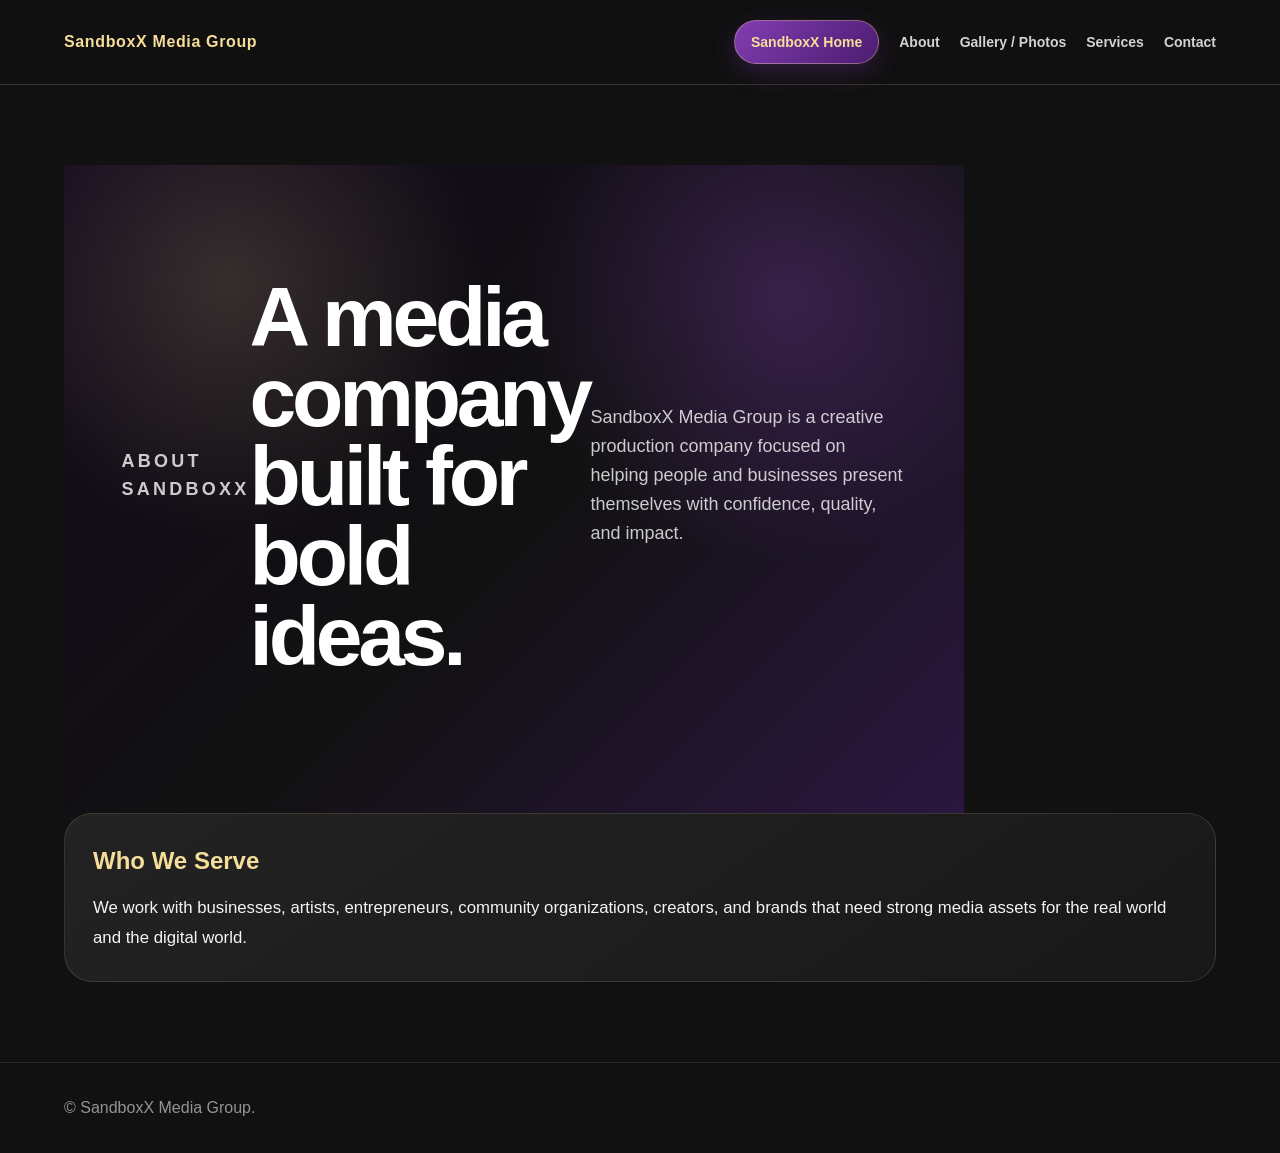
==== about.html @ ab184b83 "Updated SandboxX site with new photography page" ====
<!DOCTYPE html>
<html lang="en">
<head>
  <meta charset="UTF-8" />
  <meta name="viewport" content="width=device-width, initial-scale=1.0" />
  <title>About | SandboxX Media Group</title>
  <link rel="stylesheet" href="style.css" />
</head>
<body>
  <header class="site-header">
    <a href="index.html" class="site-logo">SandboxX Media Group</a>
    <button class="menu-toggle" aria-label="Open navigation">☰</button>
    <nav class="site-nav">
      <a href="index.html" class="sandbox-home-btn">SandboxX Home</a>
      <a href="about.html">About</a>
      <a href="photography.html">Gallery / Photos</a>
      <a href="services.html">Services</a>
      <a href="contact.html">Contact</a>
    </nav>
  </header>

  <main class="page-main">
    <section class="page-hero">
      <p class="eyebrow">About SandboxX</p>
      <h1>A media company built for bold ideas.</h1>
      <p>SandboxX Media Group is a creative production company focused on helping people and businesses present themselves with confidence, quality, and impact.</p>
    </section>

    <section class="content-card">
      <h2>Who We Serve</h2>
      <p>We work with businesses, artists, entrepreneurs, community organizations, creators, and brands that need strong media assets for the real world and the digital world.</p>
    </section>
  </main>

  <footer class="site-footer"><p>© SandboxX Media Group.</p></footer>
  <script src="script.js"></script>
</body>
</html>
---- style.css ----
:root {
  --sx-purple: #823db2;
  --sx-purple-dark: #4c1c70;
  --sx-gold: #f6dd99;
  --sx-black: #111111;
  --sx-white: #ffffff;
  --sx-soft: #f8f2df;

  --ss-red: #B10F1A;
  --ss-red-dark: #5E080E;
  --ss-gold: #F6DD99;
  --ss-black: #1A1A1A;
  --ss-cream: #FFF7E1;
  --ss-white: #FFFFFF;
  --ss-muted: #D9C7A4;
}

* {
  box-sizing: border-box;
  margin: 0;
  padding: 0;
}

html {
  scroll-behavior: smooth;
}

body {
  font-family: Arial, Helvetica, sans-serif;
  background: var(--sx-black);
  color: var(--sx-white);
  line-height: 1.6;
  overflow-x: hidden;
}

a {
  color: inherit;
  text-decoration: none;
}

.site-header {
  position: sticky;
  top: 0;
  z-index: 50;
  width: 100%;
  display: flex;
  justify-content: space-between;
  align-items: center;
  padding: 20px 5%;
  background: rgba(17, 17, 17, 0.88);
  backdrop-filter: blur(14px);
  border-bottom: 1px solid rgba(246, 221, 153, 0.18);
}

.site-logo {
  font-weight: 900;
  letter-spacing: 0.04em;
  color: var(--sx-gold);
}

.site-nav {
  display: flex;
  align-items: center;
  gap: 20px;
}

.site-nav a {
  color: rgba(255,255,255,0.82);
  font-size: 14px;
  font-weight: 700;
}

.site-nav a:hover {
  color: var(--sx-gold);
}

.menu-toggle {
  display: none;
  background: transparent;
  border: 1px solid rgba(246, 221, 153, 0.4);
  color: var(--sx-gold);
  border-radius: 10px;
  padding: 8px 12px;
  font-size: 22px;
}

.sandbox-home-btn {
  background: linear-gradient(135deg, var(--sx-purple), var(--sx-purple-dark));
  color: var(--sx-gold) !important;
  padding: 10px 16px;
  border-radius: 999px;
  border: 1px solid rgba(246, 221, 153, 0.35);
  box-shadow: 0 8px 24px rgba(130, 61, 178, 0.28);
}

.sandbox-home-btn:hover {
  transform: translateY(-2px);
  box-shadow: 0 12px 30px rgba(130, 61, 178, 0.45);
}

.hero,
.page-hero {
  min-height: 72vh;
  display: flex;
  align-items: center;
  padding: 90px 5%;
  background:
    radial-gradient(circle at 18% 18%, rgba(246, 221, 153, 0.16), transparent 28%),
    radial-gradient(circle at 80% 20%, rgba(130, 61, 178, 0.35), transparent 30%),
    linear-gradient(135deg, #13091d 0%, #111111 52%, #2b1740 100%);
}

.hero-content,
.page-hero {
  max-width: 900px;
}

.eyebrow,
.section-label {
  color: var(--sx-gold);
  text-transform: uppercase;
  letter-spacing: 0.18em;
  font-size: 13px;
  font-weight: 800;
  margin-bottom: 16px;
}

.hero h1,
.page-hero h1 {
  font-size: clamp(44px, 7vw, 84px);
  line-height: 0.95;
  letter-spacing: -0.05em;
  margin-bottom: 24px;
}

.hero-text,
.page-hero p {
  color: rgba(255,255,255,0.78);
  font-size: 18px;
  max-width: 760px;
  margin-bottom: 28px;
}

.hero-actions {
  display: flex;
  gap: 14px;
  flex-wrap: wrap;
}

.btn {
  display: inline-flex;
  align-items: center;
  justify-content: center;
  padding: 13px 22px;
  border-radius: 999px;
  font-weight: 800;
  letter-spacing: 0.02em;
  border: 1px solid transparent;
  transition: 0.25s ease;
  cursor: pointer;
}

.btn-primary {
  background: var(--sx-gold);
  color: var(--sx-black);
  box-shadow: 0 15px 40px rgba(246,221,153,0.22);
}

.btn-primary:hover,
.btn-outline:hover {
  transform: translateY(-2px);
}

.btn-outline {
  border-color: rgba(246,221,153,0.45);
  color: var(--sx-gold);
  background: rgba(255,255,255,0.04);
}

.mission-section {
  width: 100%;
  padding: 80px 20px;
  display: flex;
  justify-content: center;
  align-items: center;
}

.mission-card {
  max-width: 950px;
  width: 100%;
  padding: 45px;
  border-radius: 28px;
  background: linear-gradient(135deg, rgba(130, 61, 178, 0.95), rgba(20, 20, 20, 0.95));
  border: 1px solid rgba(246, 221, 153, 0.45);
  box-shadow: 0 0 35px rgba(130, 61, 178, 0.45);
  text-align: center;
}

.mission-card h2,
.section-heading h2 {
  color: #ffffff;
  font-size: clamp(2rem, 5vw, 3.5rem);
  line-height: 1;
  margin-bottom: 20px;
}

.mission-card p,
.content-card p,
.feature-card p {
  color: #f4f4f4;
  font-size: 1.05rem;
  line-height: 1.8;
}

.feature-grid-section,
.page-main {
  padding: 80px 5%;
}

.centered {
  text-align: center;
  max-width: 820px;
  margin: 0 auto 34px;
}

.feature-grid {
  display: grid;
  grid-template-columns: repeat(4, 1fr);
  gap: 18px;
}

.services-list {
  grid-template-columns: repeat(3, 1fr);
}

.feature-card,
.content-card {
  padding: 28px;
  border-radius: 28px;
  background: linear-gradient(145deg, rgba(255,255,255,0.08), rgba(255,255,255,0.03));
  border: 1px solid rgba(246,221,153,0.14);
}

.feature-card h3,
.content-card h2 {
  color: var(--sx-gold);
  margin-bottom: 12px;
}

.contact-card a {
  color: var(--sx-gold);
}

.site-footer {
  padding: 32px 5%;
  color: rgba(255,255,255,0.55);
  border-top: 1px solid rgba(246,221,153,0.12);
}

/* Skull & Scorpion Photography Page */
.skull-page {
  background: var(--ss-black);
  color: var(--ss-white);
}

.ss-page-wrap {
  background:
    radial-gradient(circle at 20% 10%, rgba(246, 221, 153, 0.16), transparent 28%),
    radial-gradient(circle at 85% 25%, rgba(177, 15, 26, 0.34), transparent 30%),
    linear-gradient(135deg, #120b0c 0%, #1a1a1a 45%, #39080d 100%);
  min-height: 100vh;
}

.ss-nav {
  width: min(1180px, 92%);
  margin: 0 auto;
  padding: 24px 0;
  display: flex;
  justify-content: space-between;
  align-items: center;
  gap: 20px;
}

.ss-brand-lockup {
  display: flex;
  align-items: center;
  gap: 14px;
  font-weight: 800;
  letter-spacing: 0.08em;
  text-transform: uppercase;
}

.ss-brand-lockup small {
  color: rgba(255,255,255,0.58);
  letter-spacing: .08em;
}

.ss-logo-mark {
  width: 54px;
  height: 54px;
  border: 2px solid var(--ss-gold);
  border-radius: 16px;
  display: grid;
  place-items: center;
  background: linear-gradient(145deg, rgba(177,15,26,0.9), rgba(26,26,26,0.92));
  box-shadow: 0 12px 35px rgba(0,0,0,0.35);
}

.ss-logo-mark span {
  color: var(--ss-gold);
  font-size: 20px;
  font-weight: 900;
}

.ss-nav-links {
  display: flex;
  align-items: center;
  gap: 18px;
  color: rgba(255,255,255,0.82);
  font-size: 14px;
}

.ss-nav-links a:hover {
  color: var(--ss-gold);
}

.ss-btn-primary {
  background: var(--ss-gold);
  color: var(--ss-black);
  box-shadow: 0 15px 40px rgba(246,221,153,0.22);
}

.ss-btn-primary:hover {
  transform: translateY(-2px);
  box-shadow: 0 20px 55px rgba(246,221,153,0.34);
}

.ss-btn-outline {
  border-color: rgba(246,221,153,0.45);
  color: var(--ss-gold);
  background: rgba(255,255,255,0.04);
  backdrop-filter: blur(10px);
}

.ss-btn-outline:hover {
  background: rgba(246,221,153,0.12);
}

.ss-hero {
  width: min(1180px, 92%);
  margin: 0 auto;
  padding: 78px 0 90px;
  display: grid;
  grid-template-columns: 1.08fr 0.92fr;
  align-items: center;
  gap: 56px;
}

.ss-eyebrow {
  color: var(--ss-gold);
  text-transform: uppercase;
  letter-spacing: 0.18em;
  font-size: 13px;
  font-weight: 800;
  margin-bottom: 18px;
}

.ss-hero h1 {
  font-size: clamp(44px, 7vw, 82px);
  line-height: 0.95;
  letter-spacing: -0.06em;
  margin-bottom: 24px;
}

.ss-hero h1 span {
  color: var(--ss-gold);
}

.ss-hero p {
  max-width: 630px;
  color: rgba(255,255,255,0.78);
  font-size: 18px;
  margin-bottom: 30px;
}

.ss-hero-actions {
  display: flex;
  gap: 14px;
  flex-wrap: wrap;
  margin-bottom: 34px;
}

.ss-proof-row {
  display: grid;
  grid-template-columns: repeat(3, minmax(0, 1fr));
  gap: 12px;
  max-width: 620px;
}

.ss-proof-card {
  padding: 18px;
  border-radius: 22px;
  background: rgba(255,255,255,0.06);
  border: 1px solid rgba(246,221,153,0.14);
}

.ss-proof-card strong {
  display: block;
  color: var(--ss-gold);
  font-size: 22px;
  margin-bottom: 4px;
}

.ss-proof-card span {
  color: rgba(255,255,255,0.7);
  font-size: 13px;
}

.ss-hero-visual {
  position: relative;
  min-height: 520px;
  border-radius: 36px;
  overflow: hidden;
  border: 1px solid rgba(246,221,153,0.2);
  background:
    linear-gradient(rgba(26,26,26,0.08), rgba(26,26,26,0.08)),
    repeating-linear-gradient(0deg, transparent 0 42px, rgba(246,221,153,0.12) 43px, rgba(246,221,153,0.12) 45px),
    repeating-linear-gradient(90deg, transparent 0 42px, rgba(246,221,153,0.12) 43px, rgba(246,221,153,0.12) 45px),
    linear-gradient(145deg, var(--ss-red) 0%, #22090c 100%);
  box-shadow: 0 40px 90px rgba(0,0,0,0.45);
}

.ss-hero-visual::before {
  content: "";
  position: absolute;
  inset: 28px;
  border-radius: 30px;
  border: 1px solid rgba(246,221,153,0.24);
}

.ss-center-mark {
  position: absolute;
  inset: 0;
  display: grid;
  place-items: center;
  padding: 40px;
  text-align: center;
}

.ss-emblem {
  width: 260px;
  aspect-ratio: 1;
  border-radius: 50%;
  border: 3px solid var(--ss-gold);
  background: radial-gradient(circle at center, rgba(246,221,153,0.16), rgba(26,26,26,0.9) 66%);
  display: grid;
  place-items: center;
  margin: 0 auto 24px;
  box-shadow: inset 0 0 40px rgba(246,221,153,0.1), 0 20px 60px rgba(0,0,0,0.42);
}

.ss-skull {
  font-size: 86px;
  filter: grayscale(1);
}

.ss-center-mark h2 {
  color: var(--ss-gold);
  text-transform: uppercase;
  letter-spacing: 0.14em;
  font-size: 20px;
}

.ss-center-mark p {
  max-width: 360px;
  margin: 10px auto 0;
  color: rgba(255,255,255,0.74);
}

.ss-section {
  width: min(1180px, 92%);
  margin: 0 auto;
  padding: 82px 0;
}

.ss-section-heading {
  display: flex;
  justify-content: space-between;
  gap: 30px;
  align-items: end;
  margin-bottom: 34px;
}

.ss-section-heading h2 {
  font-size: clamp(32px, 4vw, 54px);
  line-height: 1;
  letter-spacing: -0.04em;
}

.ss-section-heading p {
  max-width: 470px;
  color: rgba(255,255,255,0.68);
}

.ss-services-grid {
  display: grid;
  grid-template-columns: repeat(4, 1fr);
  gap: 18px;
}

.ss-service-card {
  min-height: 260px;
  padding: 28px;
  border-radius: 30px;
  background: linear-gradient(145deg, rgba(255,255,255,0.08), rgba(255,255,255,0.03));
  border: 1px solid rgba(246,221,153,0.14);
  position: relative;
  overflow: hidden;
}

.ss-service-card::after {
  content: "";
  position: absolute;
  width: 150px;
  height: 150px;
  border-radius: 50%;
  right: -70px;
  bottom: -70px;
  background: rgba(177,15,26,0.32);
}

.ss-service-card h3 {
  color: var(--ss-gold);
  font-size: 22px;
  margin-bottom: 12px;
}

.ss-service-card p {
  color: rgba(255,255,255,0.7);
  font-size: 15px;
}

.ss-portfolio-band {
  width: 100%;
  background: var(--ss-cream);
  color: var(--ss-black);
  padding: 86px 0;
}

.ss-portfolio-inner {
  width: min(1180px, 92%);
  margin: 0 auto;
}

.ss-portfolio-band .ss-section-heading p,
.ss-portfolio-band .ss-section-heading h2 {
  color: var(--ss-black);
}

.ss-portfolio-grid {
  display: grid;
  grid-template-columns: 1.2fr 0.8fr 1fr;
  gap: 18px;
  margin-top: 34px;
}

.ss-portfolio-item {
  min-height: 280px;
  border-radius: 30px;
  padding: 24px;
  display: flex;
  align-items: end;
  background:
    linear-gradient(180deg, rgba(26,26,26,0.08), rgba(26,26,26,0.82)),
    linear-gradient(135deg, var(--ss-red), var(--ss-black));
  color: white;
  overflow: hidden;
}

.ss-portfolio-item:nth-child(2) {
  min-height: 420px;
  background:
    linear-gradient(180deg, rgba(26,26,26,0.05), rgba(26,26,26,0.82)),
    linear-gradient(135deg, #201415, var(--ss-red));
}

.ss-portfolio-item:nth-child(3) {
  background:
    linear-gradient(180deg, rgba(26,26,26,0.05), rgba(26,26,26,0.82)),
    linear-gradient(135deg, var(--ss-black), #7b0c14);
}

.ss-portfolio-item h3 {
  color: var(--ss-gold);
  font-size: 24px;
  margin-bottom: 6px;
}

.ss-process {
  display: grid;
  grid-template-columns: repeat(3, 1fr);
  gap: 18px;
}

.ss-step {
  padding: 28px;
  border-radius: 30px;
  background: rgba(255,255,255,0.06);
  border: 1px solid rgba(246,221,153,0.16);
}

.ss-number {
  color: var(--ss-gold);
  font-size: 42px;
  font-weight: 900;
  line-height: 1;
  margin-bottom: 18px;
}

.ss-step h3 {
  font-size: 22px;
  margin-bottom: 10px;
}

.ss-step p {
  color: rgba(255,255,255,0.68);
}

.ss-cta {
  text-align: center;
  padding: 90px 30px;
  border-radius: 42px;
  background:
    radial-gradient(circle at center top, rgba(246,221,153,0.2), transparent 32%),
    linear-gradient(135deg, var(--ss-red), var(--ss-black));
  border: 1px solid rgba(246,221,153,0.22);
  box-shadow: 0 30px 80px rgba(0,0,0,0.35);
}

.ss-cta h2 {
  font-size: clamp(34px, 5vw, 64px);
  line-height: 1;
  margin-bottom: 18px;
}

.ss-cta p {
  max-width: 660px;
  margin: 0 auto 28px;
  color: rgba(255,255,255,0.76);
  font-size: 18px;
}

.ss-contact-strip {
  display: flex;
  justify-content: center;
  gap: 14px;
  flex-wrap: wrap;
  margin-top: 24px;
  color: var(--ss-gold);
  font-weight: 800;
}

.ss-footer {
  width: min(1180px, 92%);
  margin: 0 auto;
  padding: 34px 0 44px;
  color: rgba(255,255,255,0.52);
  display: flex;
  justify-content: space-between;
  gap: 20px;
  flex-wrap: wrap;
  font-size: 14px;
}

@media (max-width: 920px) {
  .site-nav,
  .ss-nav-links {
    display: none;
    position: absolute;
    top: 76px;
    left: 5%;
    right: 5%;
    flex-direction: column;
    align-items: stretch;
    padding: 20px;
    border-radius: 20px;
    background: rgba(17,17,17,0.96);
    border: 1px solid rgba(246,221,153,0.2);
  }

  .site-nav.open,
  .ss-nav-links.open {
    display: flex;
  }

  .menu-toggle {
    display: block;
  }

  .feature-grid,
  .services-list,
  .ss-services-grid,
  .ss-process,
  .ss-portfolio-grid,
  .ss-proof-row {
    grid-template-columns: 1fr;
  }

  .ss-hero {
    grid-template-columns: 1fr;
    padding-top: 46px;
  }

  .ss-hero-visual {
    min-height: 420px;
  }

  .ss-section-heading {
    display: block;
  }

  .ss-section-heading p {
    margin-top: 14px;
  }

  .ss-nav {
    align-items: center;
  }
}
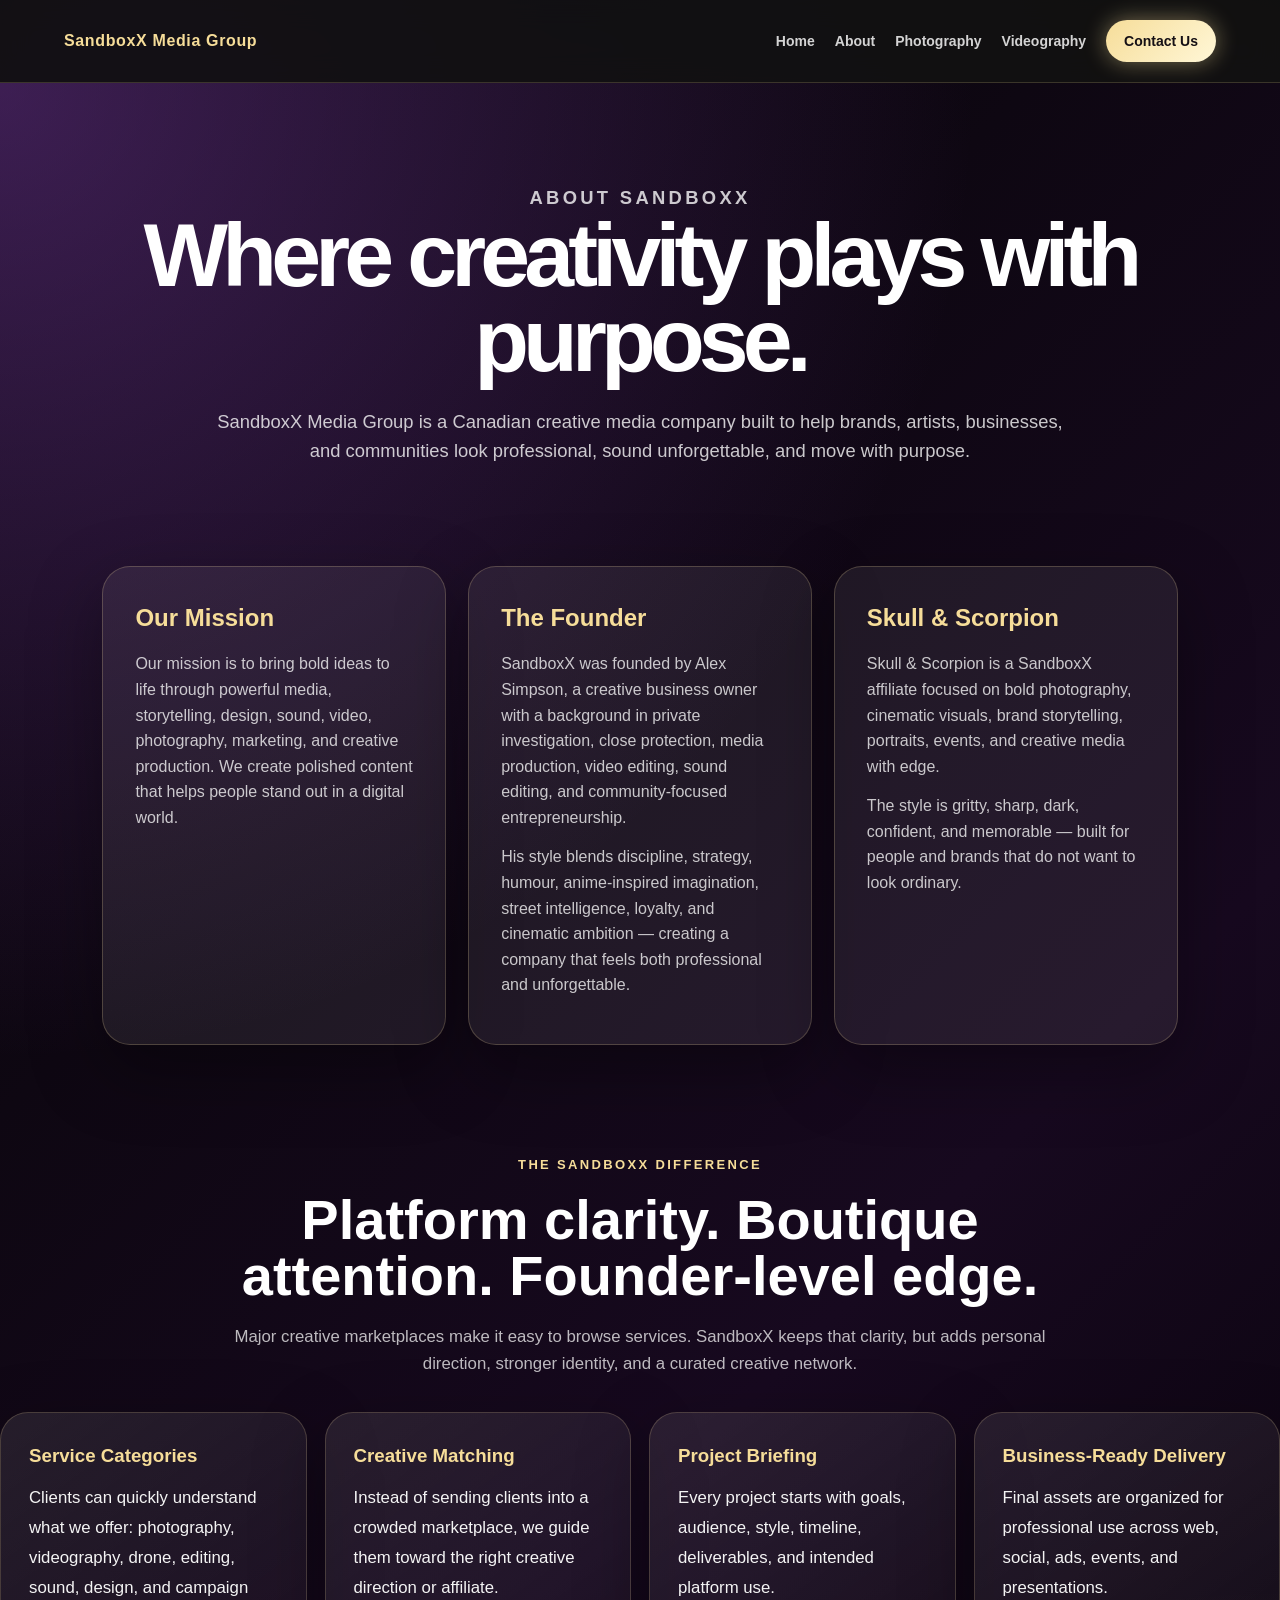
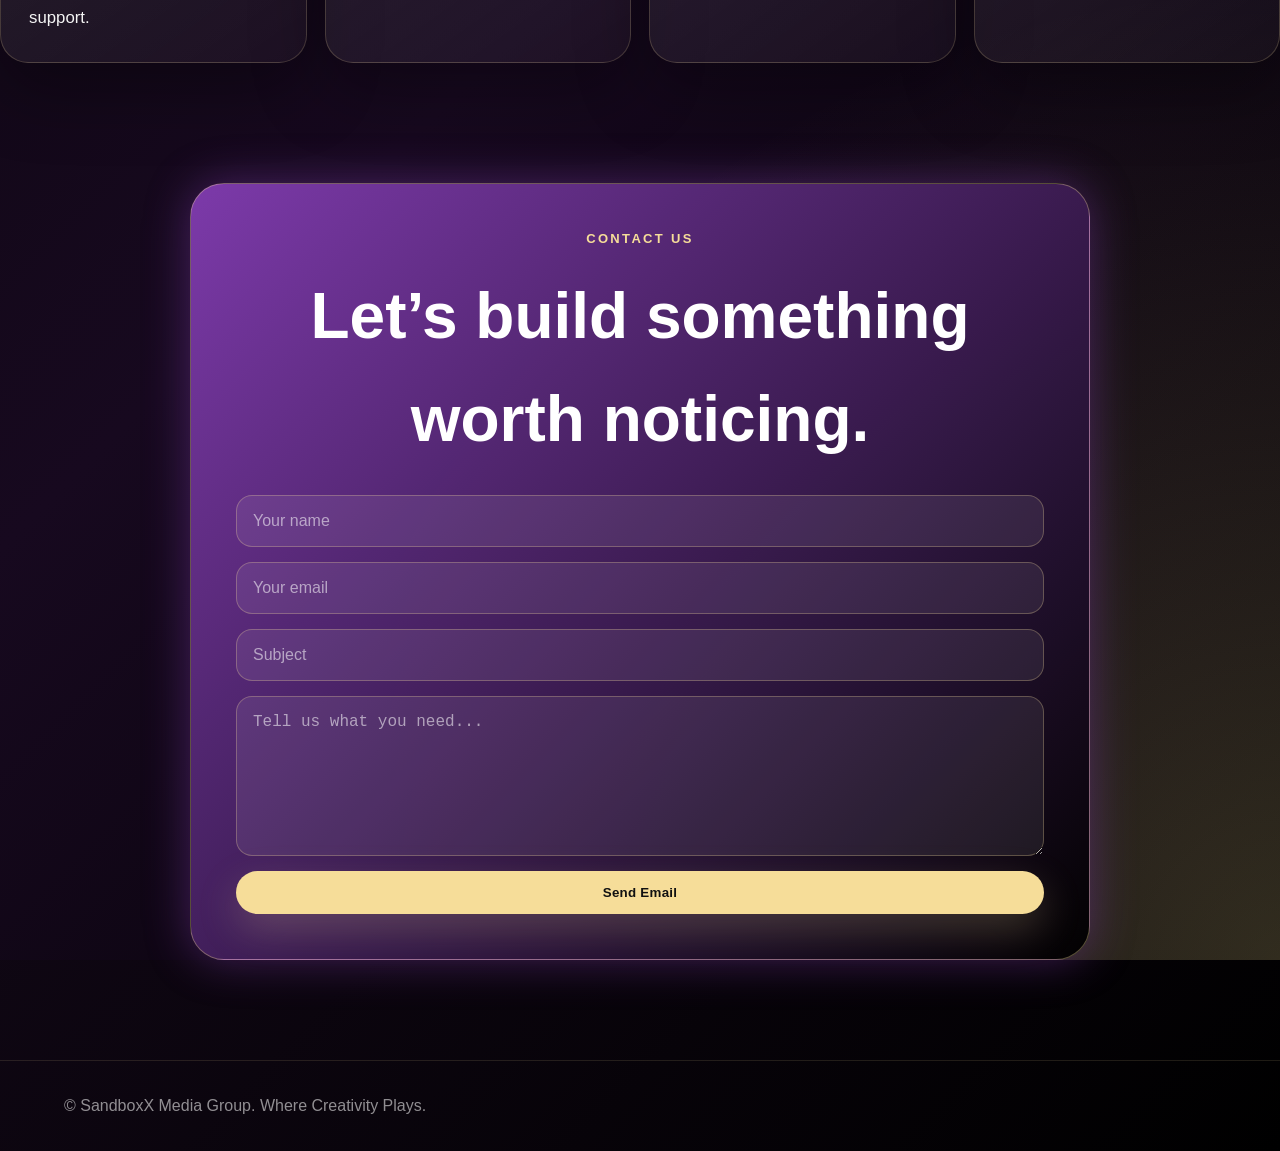
==== commit 3450165a: "update 2" ====
--- a/about.html
+++ b/about.html
@@ -6,33 +6,63 @@
   <title>About | SandboxX Media Group</title>
   <link rel="stylesheet" href="style.css" />
 </head>
-<body>
+<body class="luxe-body">
   <header class="site-header">
     <a href="index.html" class="site-logo">SandboxX Media Group</a>
     <button class="menu-toggle" aria-label="Open navigation">☰</button>
     <nav class="site-nav">
-      <a href="index.html" class="sandbox-home-btn">SandboxX Home</a>
+      <a href="index.html">Home</a>
       <a href="about.html">About</a>
-      <a href="photography.html">Gallery / Photos</a>
-      <a href="services.html">Services</a>
-      <a href="contact.html">Contact</a>
+      <a href="photography.html">Photography</a>
+      <a href="videography.html">Videography</a>
+      <a href="contact.html" class="nav-cta">Contact Us</a>
     </nav>
   </header>
 
-  <main class="page-main">
-    <section class="page-hero">
+  <main class="about-page luxe-page">
+    <section class="about-hero">
       <p class="eyebrow">About SandboxX</p>
-      <h1>A media company built for bold ideas.</h1>
-      <p>SandboxX Media Group is a creative production company focused on helping people and businesses present themselves with confidence, quality, and impact.</p>
+      <h1>Where creativity plays with purpose.</h1>
+      <p>SandboxX Media Group is a Canadian creative media company built to help brands, artists, businesses, and communities look professional, sound unforgettable, and move with purpose.</p>
     </section>
 
-    <section class="content-card">
-      <h2>Who We Serve</h2>
-      <p>We work with businesses, artists, entrepreneurs, community organizations, creators, and brands that need strong media assets for the real world and the digital world.</p>
+    <section class="about-grid">
+      <article class="about-card"><h2>Our Mission</h2><p>Our mission is to bring bold ideas to life through powerful media, storytelling, design, sound, video, photography, marketing, and creative production. We create polished content that helps people stand out in a digital world.</p></article>
+      <article class="about-card"><h2>The Founder</h2><p>SandboxX was founded by Alex Simpson, a creative business owner with a background in private investigation, close protection, media production, video editing, sound editing, and community-focused entrepreneurship.</p><p>His style blends discipline, strategy, humour, anime-inspired imagination, street intelligence, loyalty, and cinematic ambition — creating a company that feels both professional and unforgettable.</p></article>
+      <article class="about-card"><h2>Skull & Scorpion</h2><p>Skull & Scorpion is a SandboxX affiliate focused on bold photography, cinematic visuals, brand storytelling, portraits, events, and creative media with edge.</p><p>The style is gritty, sharp, dark, confident, and memorable — built for people and brands that do not want to look ordinary.</p></article>
+    </section>
+
+    <section class="about-marketplace-notes">
+      <div class="section-heading centered">
+        <p class="section-label">The SandboxX Difference</p>
+        <h2>Platform clarity. Boutique attention. Founder-level edge.</h2>
+        <p class="section-subtext">Major creative marketplaces make it easy to browse services. SandboxX keeps that clarity, but adds personal direction, stronger identity, and a curated creative network.</p>
+      </div>
+      <div class="feature-grid">
+        <article class="feature-card pop-card"><h3>Service Categories</h3><p>Clients can quickly understand what we offer: photography, videography, drone, editing, sound, design, and campaign support.</p></article>
+        <article class="feature-card pop-card"><h3>Creative Matching</h3><p>Instead of sending clients into a crowded marketplace, we guide them toward the right creative direction or affiliate.</p></article>
+        <article class="feature-card pop-card"><h3>Project Briefing</h3><p>Every project starts with goals, audience, style, timeline, deliverables, and intended platform use.</p></article>
+        <article class="feature-card pop-card"><h3>Business-Ready Delivery</h3><p>Final assets are organized for professional use across web, social, ads, events, and presentations.</p></article>
+      </div>
+    </section>
+
+
+    <section class="contact-panel" id="contact">
+      <p class="eyebrow">Contact Us</p>
+      <h2>Let’s build something worth noticing.</h2>
+      <form class="contact-form" onsubmit="sendSandboxEmail(event)">
+        <input type="text" id="name" placeholder="Your name" required>
+        <input type="email" id="email" placeholder="Your email" required>
+        <input type="text" id="subject" placeholder="Subject" required>
+        <textarea id="message" placeholder="Tell us what you need..." required></textarea>
+        <button type="submit" class="btn btn-primary">Send Email</button>
+      </form>
     </section>
   </main>
 
-  <footer class="site-footer"><p>© SandboxX Media Group.</p></footer>
+  <footer class="site-footer">
+    <p>© SandboxX Media Group. Where Creativity Plays.</p>
+  </footer>
   <script src="script.js"></script>
 </body>
 </html>
--- a/style.css
+++ b/style.css
@@ -727,3 +727,197 @@
     align-items: center;
   }
 }
+
+
+/* === SandboxX 2026 Luxe Update Layer === */
+.luxe-body {
+  background:
+    radial-gradient(circle at 10% 5%, rgba(130, 61, 178, 0.34), transparent 34%),
+    radial-gradient(circle at 90% 18%, rgba(246, 221, 153, 0.15), transparent 30%),
+    linear-gradient(135deg, #050505, #120817 55%, #000000);
+}
+.nav-cta {
+  background: linear-gradient(135deg, var(--sx-gold), #fff7d7);
+  color: #151015 !important;
+  padding: 10px 18px;
+  border-radius: 999px;
+  font-weight: 900;
+  box-shadow: 0 0 22px rgba(246, 221, 153, 0.45);
+}
+.nav-cta:hover { transform: translateY(-2px); box-shadow: 0 0 35px rgba(246, 221, 153, 0.75); color: #000 !important; }
+.hollywood-hero,
+.luxe-page {
+  background:
+    radial-gradient(circle at top left, rgba(130, 61, 178, 0.45), transparent 35%),
+    radial-gradient(circle at bottom right, rgba(246, 221, 153, 0.20), transparent 35%),
+    linear-gradient(135deg, #050505, #17091f 55%, #000000);
+  color: #fff;
+}
+.hollywood-hero { min-height: 90vh; display: flex; align-items: center; padding: 90px 8%; position: relative; overflow: hidden; }
+.hollywood-hero::after { content:""; position:absolute; inset:0; background: linear-gradient(90deg, rgba(255,255,255,0.04) 1px, transparent 1px), linear-gradient(rgba(255,255,255,0.03) 1px, transparent 1px); background-size: 64px 64px; mask-image: radial-gradient(circle at center, black, transparent 70%); pointer-events:none; }
+.hero-content { max-width: 930px; position: relative; z-index: 1; }
+.hero-content h1, .about-hero h1, .cinematic-page-hero h1 { font-size: clamp(3rem, 7vw, 6rem); line-height: 0.95; letter-spacing: -0.065em; margin-bottom: 24px; }
+.hero-contact { border: 0; }
+.luxe-section { padding-top: 90px; padding-bottom: 90px; }
+.pop-card { background: linear-gradient(145deg, rgba(255,255,255,0.09), rgba(255,255,255,0.035)); border: 1px solid rgba(246,221,153,0.20); box-shadow: 0 25px 70px rgba(0,0,0,0.34); }
+.pop-card:hover { transform: translateY(-6px); box-shadow: 0 35px 90px rgba(130,61,178,0.28); }
+.about-hero { padding: 100px 8% 50px; text-align: center; }
+.about-hero p { max-width: 850px; margin: 0 auto; color: rgba(255,255,255,0.78); font-size: 1.15rem; }
+.about-grid { display: grid; grid-template-columns: repeat(3, 1fr); gap: 22px; padding: 50px 8%; }
+.about-card { padding: 32px; border-radius: 28px; background: rgba(255,255,255,0.07); border: 1px solid rgba(246,221,153,0.22); box-shadow: 0 25px 70px rgba(0,0,0,0.35); }
+.about-card h2 { color: var(--sx-gold); margin-bottom: 14px; }
+.about-card p { color: rgba(255,255,255,0.76); margin-bottom: 14px; }
+.contact-panel { margin: 60px auto 100px; width: min(900px, 90%); padding: 45px; border-radius: 34px; text-align: center; background: linear-gradient(135deg, rgba(130,61,178,0.95), rgba(0,0,0,0.95)); border: 1px solid rgba(246,221,153,0.35); box-shadow: 0 0 45px rgba(130,61,178,0.45); }
+.contact-panel h2 { font-size: clamp(2rem, 5vw, 4rem); margin-bottom: 25px; }
+.contact-form { display: grid; gap: 15px; }
+.contact-form input, .contact-form textarea { width: 100%; padding: 16px; border-radius: 16px; border: 1px solid rgba(246,221,153,0.28); background: rgba(255,255,255,0.08); color: #fff; font-size: 1rem; }
+.contact-form textarea { min-height: 160px; resize: vertical; }
+.contact-form input::placeholder, .contact-form textarea::placeholder { color: rgba(255,255,255,0.55); }
+.cinematic-page-hero { padding-top: 95px; padding-bottom: 60px; }
+.spotlight-card { text-align: center; margin-top: 40px; }
+.contact-strip { display:flex; justify-content:center; gap:14px; flex-wrap:wrap; margin-top:24px; color: var(--sx-gold); font-weight:800; }
+.skull-page .sandbox-home-btn { border:1px solid rgba(246,221,153,0.55); color: var(--ss-gold) !important; padding: 10px 16px; border-radius: 999px; background: rgba(255,255,255,0.04); }
+.skull-page .sandbox-home-btn:hover { background: rgba(246,221,153,0.12); }
+@media (max-width: 900px) { .about-grid { grid-template-columns: 1fr; } .hollywood-hero { min-height:auto; padding:70px 6%; } }
+
+
+/* Marketplace-inspired upgrade layer */
+.section-subtext {
+  max-width: 820px;
+  margin: 14px auto 0;
+  color: rgba(255,255,255,0.72);
+  font-size: 1.05rem;
+}
+
+.platform-strip {
+  padding-top: 70px;
+}
+
+.category-pills {
+  width: min(1080px, 92%);
+  margin: 28px auto 0;
+  display: flex;
+  flex-wrap: wrap;
+  gap: 12px;
+  justify-content: center;
+}
+
+.category-pills a {
+  padding: 12px 18px;
+  border-radius: 999px;
+  border: 1px solid rgba(246,221,153,0.26);
+  background: rgba(255,255,255,0.07);
+  color: rgba(255,255,255,0.88);
+  font-weight: 800;
+  box-shadow: 0 12px 35px rgba(0,0,0,0.22);
+  transition: 0.25s ease;
+}
+
+.category-pills a:hover {
+  transform: translateY(-2px) scale(1.02);
+  color: #111;
+  background: var(--sx-gold);
+  box-shadow: 0 18px 45px rgba(246,221,153,0.26);
+}
+
+.process-luxe,
+.package-grid,
+.trust-grid {
+  width: min(1180px, 92%);
+  margin: 32px auto 0;
+  display: grid;
+  gap: 18px;
+}
+
+.process-luxe,
+.package-grid {
+  grid-template-columns: repeat(3, minmax(0, 1fr));
+}
+
+.process-card,
+.package-card,
+.trust-grid article {
+  padding: 30px;
+  border-radius: 30px;
+  background: linear-gradient(145deg, rgba(255,255,255,0.09), rgba(255,255,255,0.035));
+  border: 1px solid rgba(246,221,153,0.16);
+  box-shadow: 0 24px 70px rgba(0,0,0,0.28);
+}
+
+.process-card span {
+  color: var(--sx-gold);
+  font-size: 44px;
+  font-weight: 950;
+  line-height: 1;
+}
+
+.process-card h3,
+.package-card h3 {
+  margin: 16px 0 10px;
+  font-size: 1.45rem;
+  color: #fff;
+}
+
+.process-card p,
+.package-card p,
+.trust-grid span {
+  color: rgba(255,255,255,0.72);
+}
+
+.package-card .tag {
+  display: inline-flex;
+  color: #111;
+  background: var(--sx-gold);
+  padding: 7px 12px;
+  border-radius: 999px;
+  font-size: 0.78rem;
+  font-weight: 900;
+  text-transform: uppercase;
+  letter-spacing: 0.08em;
+}
+
+.package-card .btn {
+  margin-top: 22px;
+}
+
+.featured-package {
+  transform: translateY(-10px);
+  border-color: rgba(246,221,153,0.5);
+  background: radial-gradient(circle at top, rgba(246,221,153,0.18), transparent 34%), linear-gradient(145deg, rgba(130,61,178,0.42), rgba(255,255,255,0.055));
+}
+
+.trust-grid {
+  grid-template-columns: repeat(4, minmax(0, 1fr));
+}
+
+.trust-grid strong {
+  display: block;
+  color: var(--sx-gold);
+  font-size: 1.1rem;
+  margin-bottom: 8px;
+}
+
+.about-marketplace-notes,
+.brief-helper {
+  padding: 60px 0;
+}
+
+.compact-packages {
+  padding: 40px 0 20px;
+}
+
+.ss-package-zone {
+  border-top: 1px solid rgba(246,221,153,0.13);
+}
+
+@media (max-width: 900px) {
+  .process-luxe,
+  .package-grid,
+  .trust-grid {
+    grid-template-columns: 1fr;
+  }
+
+  .featured-package {
+    transform: none;
+  }
+}
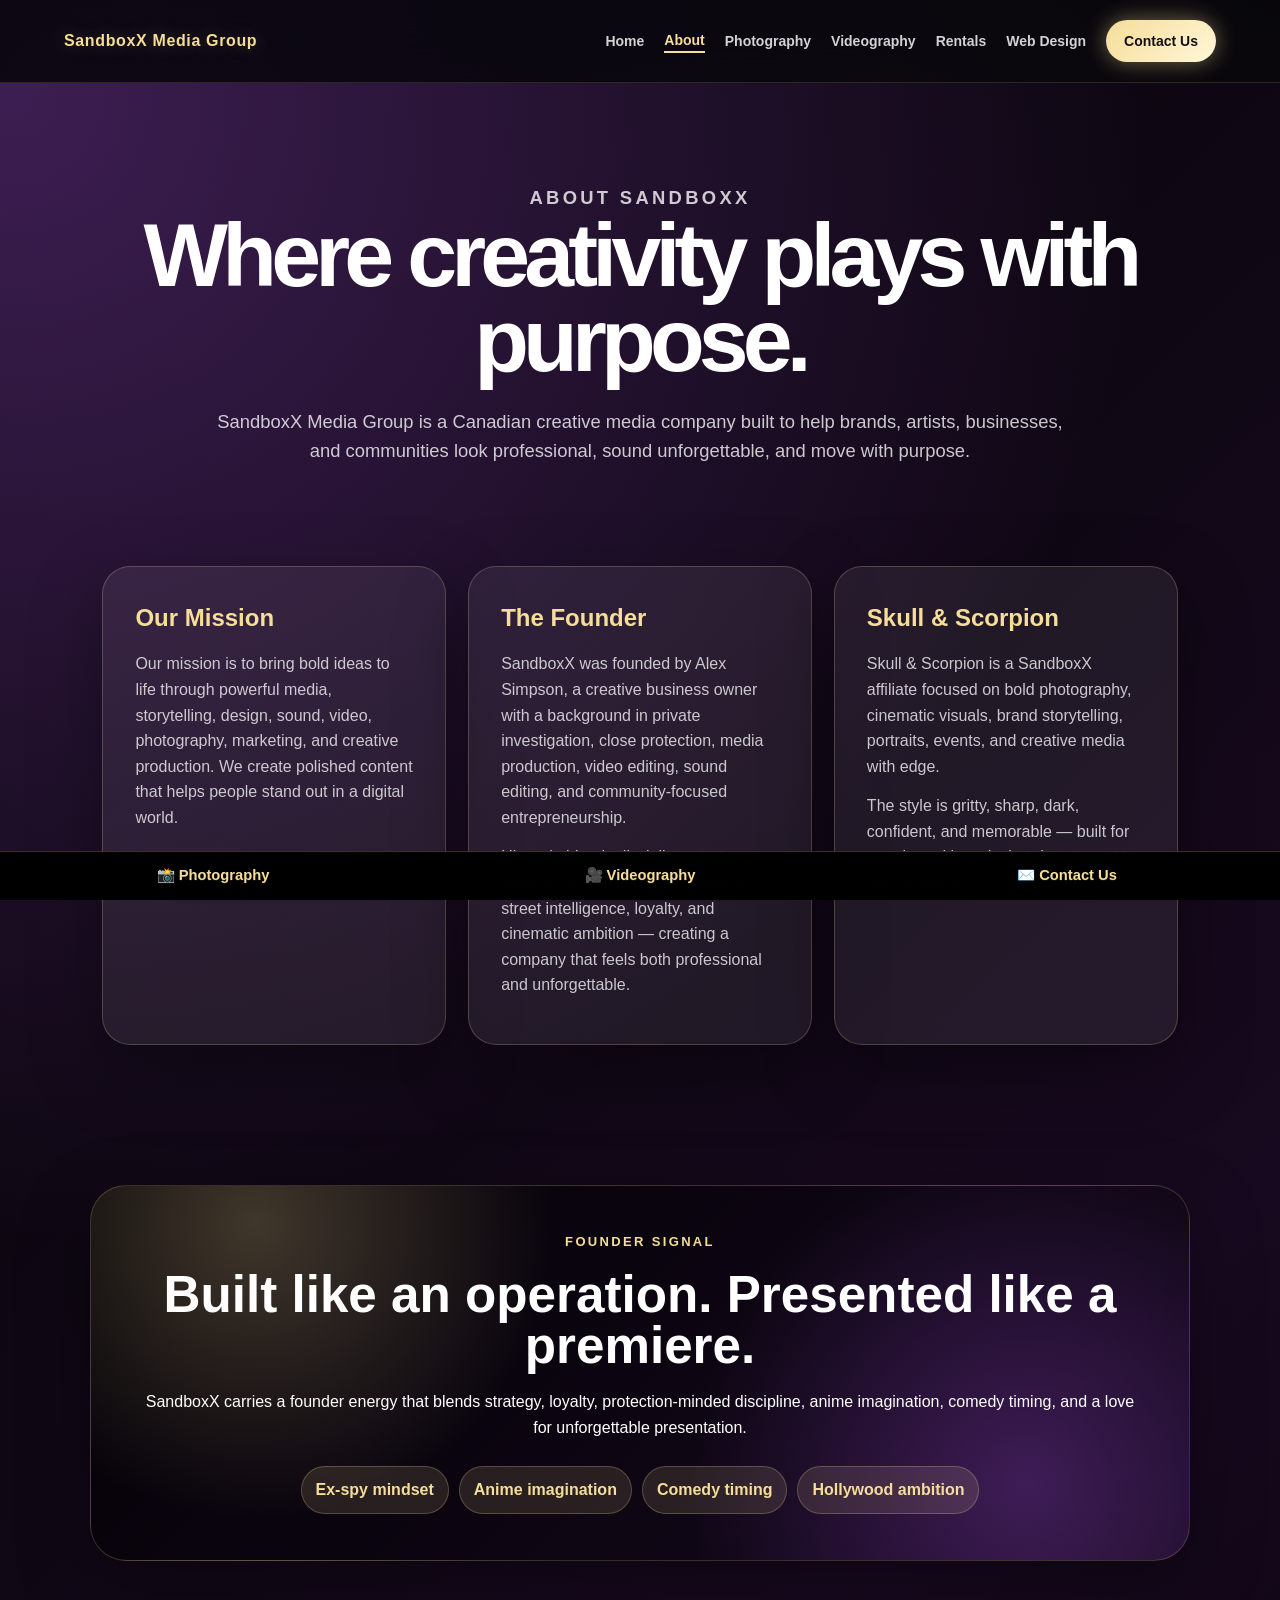
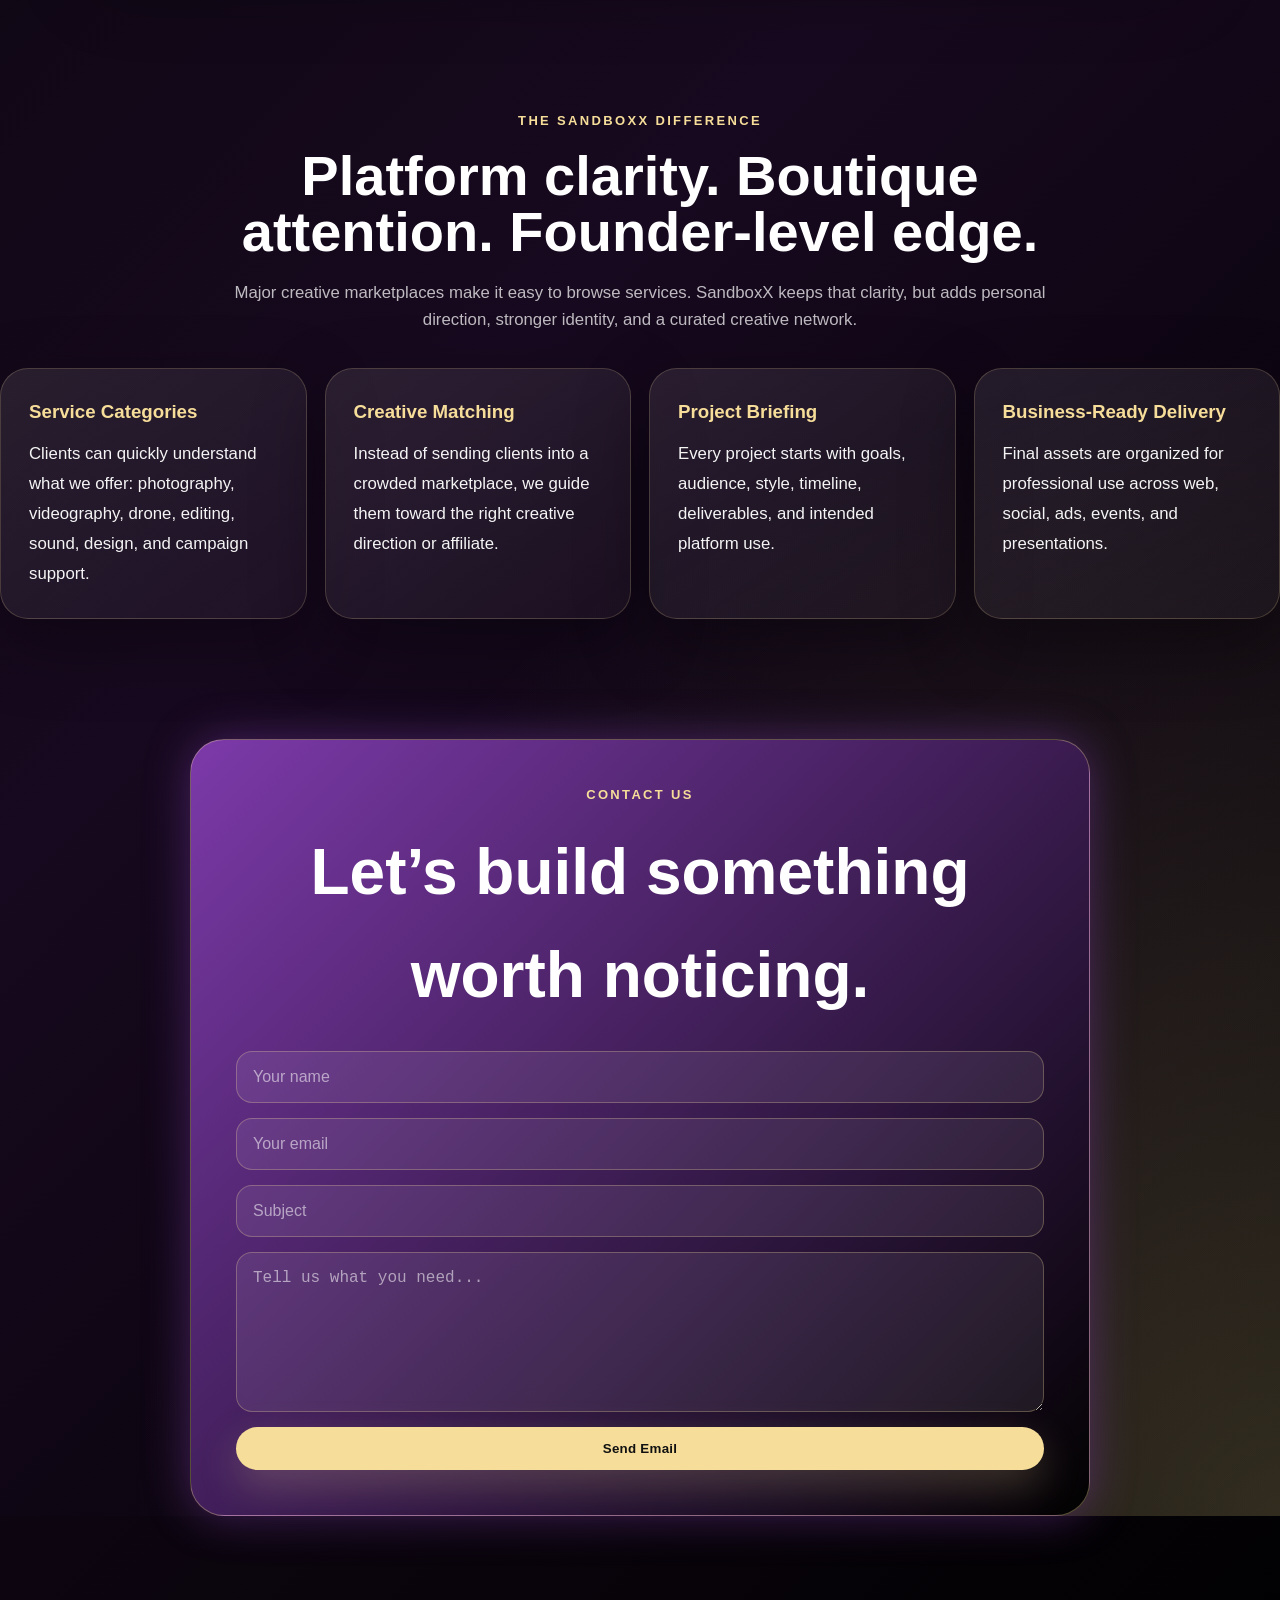
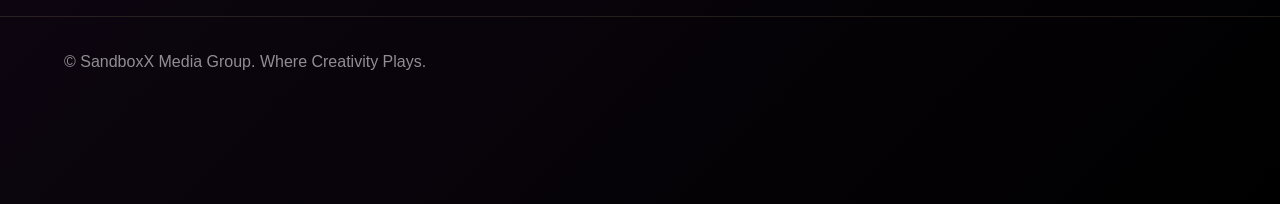
==== commit 710a75d6: "update 3" ====
--- a/about.html
+++ b/about.html
@@ -15,6 +15,8 @@
       <a href="about.html">About</a>
       <a href="photography.html">Photography</a>
       <a href="videography.html">Videography</a>
+      <a href="rentals.html">Rentals</a>
+      <a href="web-design.html">Web Design</a>
       <a href="contact.html" class="nav-cta">Contact Us</a>
     </nav>
   </header>
@@ -30,6 +32,19 @@
       <article class="about-card"><h2>Our Mission</h2><p>Our mission is to bring bold ideas to life through powerful media, storytelling, design, sound, video, photography, marketing, and creative production. We create polished content that helps people stand out in a digital world.</p></article>
       <article class="about-card"><h2>The Founder</h2><p>SandboxX was founded by Alex Simpson, a creative business owner with a background in private investigation, close protection, media production, video editing, sound editing, and community-focused entrepreneurship.</p><p>His style blends discipline, strategy, humour, anime-inspired imagination, street intelligence, loyalty, and cinematic ambition — creating a company that feels both professional and unforgettable.</p></article>
       <article class="about-card"><h2>Skull & Scorpion</h2><p>Skull & Scorpion is a SandboxX affiliate focused on bold photography, cinematic visuals, brand storytelling, portraits, events, and creative media with edge.</p><p>The style is gritty, sharp, dark, confident, and memorable — built for people and brands that do not want to look ordinary.</p></article>
+    </section>
+
+
+
+    <section class="founder-signal luxe-section">
+      <div class="founder-card pop-card">
+        <p class="section-label">Founder Signal</p>
+        <h2>Built like an operation. Presented like a premiere.</h2>
+        <p>SandboxX carries a founder energy that blends strategy, loyalty, protection-minded discipline, anime imagination, comedy timing, and a love for unforgettable presentation.</p>
+        <div class="badge-row">
+          <span>Ex-spy mindset</span><span>Anime imagination</span><span>Comedy timing</span><span>Hollywood ambition</span>
+        </div>
+      </div>
     </section>
 
     <section class="about-marketplace-notes">
@@ -63,6 +78,18 @@
   <footer class="site-footer">
     <p>© SandboxX Media Group. Where Creativity Plays.</p>
   </footer>
-  <script src="script.js"></script>
+
+  <div class="quick-actions" aria-label="Quick booking actions">
+    <a href="photography.html">📸 Photography</a>
+    <a href="videography.html">🎥 Videography</a>
+    <a href="contact.html">✉️ Contact Us</a>
+  </div>
+  
+  <div class="quick-actions" aria-label="Quick booking actions">
+    <a href="photography.html">📸 Photography</a>
+    <a href="videography.html">🎥 Videography</a>
+    <a href="contact.html">✉️ Contact Us</a>
+  </div>
+<script src="script.js"></script>
 </body>
 </html>
--- a/style.css
+++ b/style.css
@@ -921,3 +921,370 @@
     transform: none;
   }
 }
+
+
+/* Minimal Homepage Update */
+.home-minimal-body {
+  min-height: 100vh;
+  background:
+    radial-gradient(circle at 18% 18%, rgba(246,221,153,0.22), transparent 25%),
+    radial-gradient(circle at 82% 20%, rgba(130,61,178,0.42), transparent 32%),
+    radial-gradient(circle at 50% 90%, rgba(246,221,153,0.12), transparent 35%),
+    linear-gradient(135deg, #050505 0%, #14071f 48%, #000000 100%);
+}
+
+.home-header {
+  background: rgba(5, 5, 5, 0.74);
+}
+
+.home-minimal-main {
+  min-height: calc(100vh - 130px);
+  display: grid;
+  place-items: center;
+  padding: 64px 5%;
+}
+
+.home-splash {
+  width: min(980px, 94%);
+  text-align: center;
+  padding: 72px 30px;
+  border-radius: 42px;
+  background: linear-gradient(145deg, rgba(255,255,255,0.075), rgba(255,255,255,0.025));
+  border: 1px solid rgba(246,221,153,0.24);
+  box-shadow: 0 35px 100px rgba(0,0,0,0.45), 0 0 50px rgba(130,61,178,0.25);
+  position: relative;
+  overflow: hidden;
+}
+
+.home-splash::before {
+  content: "";
+  position: absolute;
+  inset: 18px;
+  border-radius: 32px;
+  border: 1px solid rgba(246,221,153,0.12);
+  pointer-events: none;
+}
+
+.home-logo-mark {
+  width: 118px;
+  height: 118px;
+  margin: 0 auto 26px;
+  border-radius: 32px;
+  display: grid;
+  place-items: center;
+  color: var(--sx-gold);
+  font-size: 42px;
+  font-weight: 950;
+  letter-spacing: -0.08em;
+  background: linear-gradient(145deg, var(--sx-purple), #16061f 65%, #000000);
+  border: 2px solid rgba(246,221,153,0.55);
+  box-shadow: 0 25px 70px rgba(0,0,0,0.48), 0 0 40px rgba(130,61,178,0.45);
+}
+
+.home-splash h1 {
+  font-size: clamp(44px, 8vw, 94px);
+  line-height: 0.92;
+  letter-spacing: -0.07em;
+  color: #ffffff;
+  margin-bottom: 18px;
+}
+
+.home-tagline {
+  color: var(--sx-gold);
+  font-size: clamp(22px, 4vw, 42px);
+  font-weight: 900;
+  letter-spacing: 0.02em;
+}
+
+.home-footer {
+  text-align: center;
+}
+
+.rental-grid .feature-card,
+.website-grid .feature-card {
+  min-height: 220px;
+}
+
+@media (max-width: 900px) {
+  .home-nav {
+    width: 100%;
+  }
+  .home-splash {
+    padding: 54px 22px;
+  }
+}
+
+
+/* === Sensation Upgrade: bolder navigation, mobile clarity, and high-conversion sections === */
+.site-header {
+  position: sticky;
+  top: 0;
+  z-index: 1000;
+  backdrop-filter: blur(18px);
+  background: rgba(5, 5, 8, 0.76);
+  border-bottom: 1px solid rgba(246, 221, 153, 0.14);
+}
+
+.site-logo {
+  text-shadow: 0 0 18px rgba(246, 221, 153, 0.28);
+}
+
+.site-nav a.active-link {
+  color: #f6dd99;
+  border-bottom: 2px solid #f6dd99;
+}
+
+.home-launchpad,
+.signal-strip {
+  width: min(1180px, 92%);
+  margin: 0 auto 80px;
+}
+
+.home-launchpad {
+  text-align: center;
+  padding: 10px 0 40px;
+}
+
+.home-launchpad h2 {
+  font-size: clamp(2rem, 4vw, 4.4rem);
+  line-height: 1;
+  margin-bottom: 30px;
+  color: #fff;
+}
+
+.launch-grid {
+  display: grid;
+  grid-template-columns: repeat(3, 1fr);
+  gap: 18px;
+}
+
+.launch-card {
+  min-height: 180px;
+  padding: 24px;
+  border-radius: 28px;
+  text-align: left;
+  background: linear-gradient(145deg, rgba(255,255,255,0.08), rgba(255,255,255,0.03));
+  border: 1px solid rgba(246,221,153,0.18);
+  box-shadow: 0 20px 55px rgba(0,0,0,0.28);
+  transition: transform .25s ease, border-color .25s ease, box-shadow .25s ease;
+}
+
+.launch-card:hover {
+  transform: translateY(-6px);
+  border-color: rgba(246,221,153,0.62);
+  box-shadow: 0 24px 70px rgba(130,61,178,0.35);
+}
+
+.launch-card span {
+  color: #f6dd99;
+  font-weight: 900;
+  letter-spacing: .14em;
+}
+
+.launch-card strong {
+  display: block;
+  color: #fff;
+  font-size: 1.35rem;
+  margin: 18px 0 8px;
+}
+
+.launch-card em {
+  display: block;
+  color: rgba(255,255,255,0.68);
+  font-style: normal;
+}
+
+.featured-launch {
+  background: linear-gradient(135deg, rgba(246,221,153,.94), rgba(130,61,178,.72));
+}
+
+.featured-launch span,
+.featured-launch strong,
+.featured-launch em {
+  color: #111;
+}
+
+.signal-strip {
+  display: grid;
+  grid-template-columns: repeat(3, 1fr);
+  gap: 14px;
+}
+
+.signal-strip div {
+  padding: 22px;
+  border-radius: 24px;
+  background: rgba(0,0,0,.42);
+  border: 1px solid rgba(246,221,153,.16);
+}
+
+.signal-strip strong {
+  display: block;
+  color: #f6dd99;
+  margin-bottom: 6px;
+}
+
+.signal-strip span {
+  color: rgba(255,255,255,.68);
+}
+
+.founder-signal {
+  width: min(1100px, 92%);
+  margin: 0 auto;
+}
+
+.founder-card {
+  text-align: center;
+  padding: 46px;
+  border-radius: 36px;
+  background:
+    radial-gradient(circle at 15% 10%, rgba(246,221,153,.24), transparent 30%),
+    radial-gradient(circle at 85% 80%, rgba(130,61,178,.40), transparent 34%),
+    linear-gradient(135deg, rgba(0,0,0,.72), rgba(20,9,28,.92));
+}
+
+.founder-card h2,
+.what-you-get h2,
+.final-cta h2 {
+  font-size: clamp(2rem, 4vw, 4rem);
+  line-height: 1;
+  margin-bottom: 18px;
+}
+
+.badge-row {
+  display: flex;
+  justify-content: center;
+  gap: 10px;
+  flex-wrap: wrap;
+  margin-top: 26px;
+}
+
+.badge-row span {
+  padding: 10px 14px;
+  border-radius: 999px;
+  background: rgba(246,221,153,.12);
+  color: #f6dd99;
+  border: 1px solid rgba(246,221,153,.24);
+  font-weight: 800;
+}
+
+.what-you-get {
+  width: min(1000px, 92%);
+  margin: 0 auto;
+}
+
+.premium-card ul {
+  list-style: none;
+  padding: 0;
+  margin-top: 18px;
+  display: grid;
+  gap: 12px;
+}
+
+.premium-card li {
+  padding: 14px 16px;
+  border-radius: 16px;
+  background: rgba(255,255,255,.06);
+  color: rgba(255,255,255,.82);
+}
+
+.final-cta {
+  width: min(1000px, 92%);
+  margin: 60px auto 90px;
+  padding: 58px 26px;
+  text-align: center;
+  border-radius: 38px;
+  background:
+    radial-gradient(circle at top, rgba(246,221,153,.2), transparent 32%),
+    linear-gradient(135deg, rgba(130,61,178,.94), rgba(0,0,0,.94));
+  border: 1px solid rgba(246,221,153,.26);
+  box-shadow: 0 30px 90px rgba(0,0,0,.36);
+}
+
+.contact-select {
+  width: 100%;
+  padding: 16px;
+  border-radius: 16px;
+  border: 1px solid rgba(246,221,153,0.28);
+  background: rgba(255,255,255,0.08);
+  color: #ffffff;
+  font-size: 1rem;
+}
+
+.contact-select option {
+  color: #111;
+}
+
+.quick-actions {
+  position: sticky;
+  bottom: 0;
+  z-index: 999;
+  display: grid;
+  grid-template-columns: repeat(3, 1fr);
+  gap: 1px;
+  background: rgba(0,0,0,.92);
+  border-top: 1px solid rgba(246,221,153,.22);
+}
+
+.quick-actions a {
+  text-align: center;
+  padding: 12px 8px;
+  color: #f6dd99;
+  font-weight: 900;
+  font-size: .92rem;
+}
+
+.quick-actions a:hover {
+  background: rgba(246,221,153,.12);
+}
+
+@media (max-width: 900px) {
+  .menu-toggle {
+    display: inline-flex;
+    align-items: center;
+    justify-content: center;
+    min-width: 44px;
+    min-height: 44px;
+    border-radius: 14px;
+    border: 1px solid rgba(246,221,153,.25);
+    background: rgba(255,255,255,.08);
+    color: #f6dd99;
+    font-size: 1.4rem;
+  }
+
+  .site-nav {
+    display: none;
+    position: absolute;
+    left: 4%;
+    right: 4%;
+    top: 74px;
+    padding: 18px;
+    border-radius: 24px;
+    background: rgba(8,8,12,.96);
+    border: 1px solid rgba(246,221,153,.22);
+    box-shadow: 0 30px 80px rgba(0,0,0,.45);
+  }
+
+  .site-nav.open {
+    display: grid;
+    gap: 12px;
+  }
+
+  .site-nav a {
+    padding: 12px 14px;
+  }
+
+  .launch-grid,
+  .signal-strip {
+    grid-template-columns: 1fr;
+  }
+
+  .quick-actions a {
+    font-size: .78rem;
+  }
+}
+
+@media (min-width: 901px) {
+  .menu-toggle {
+    display: none;
+  }
+}
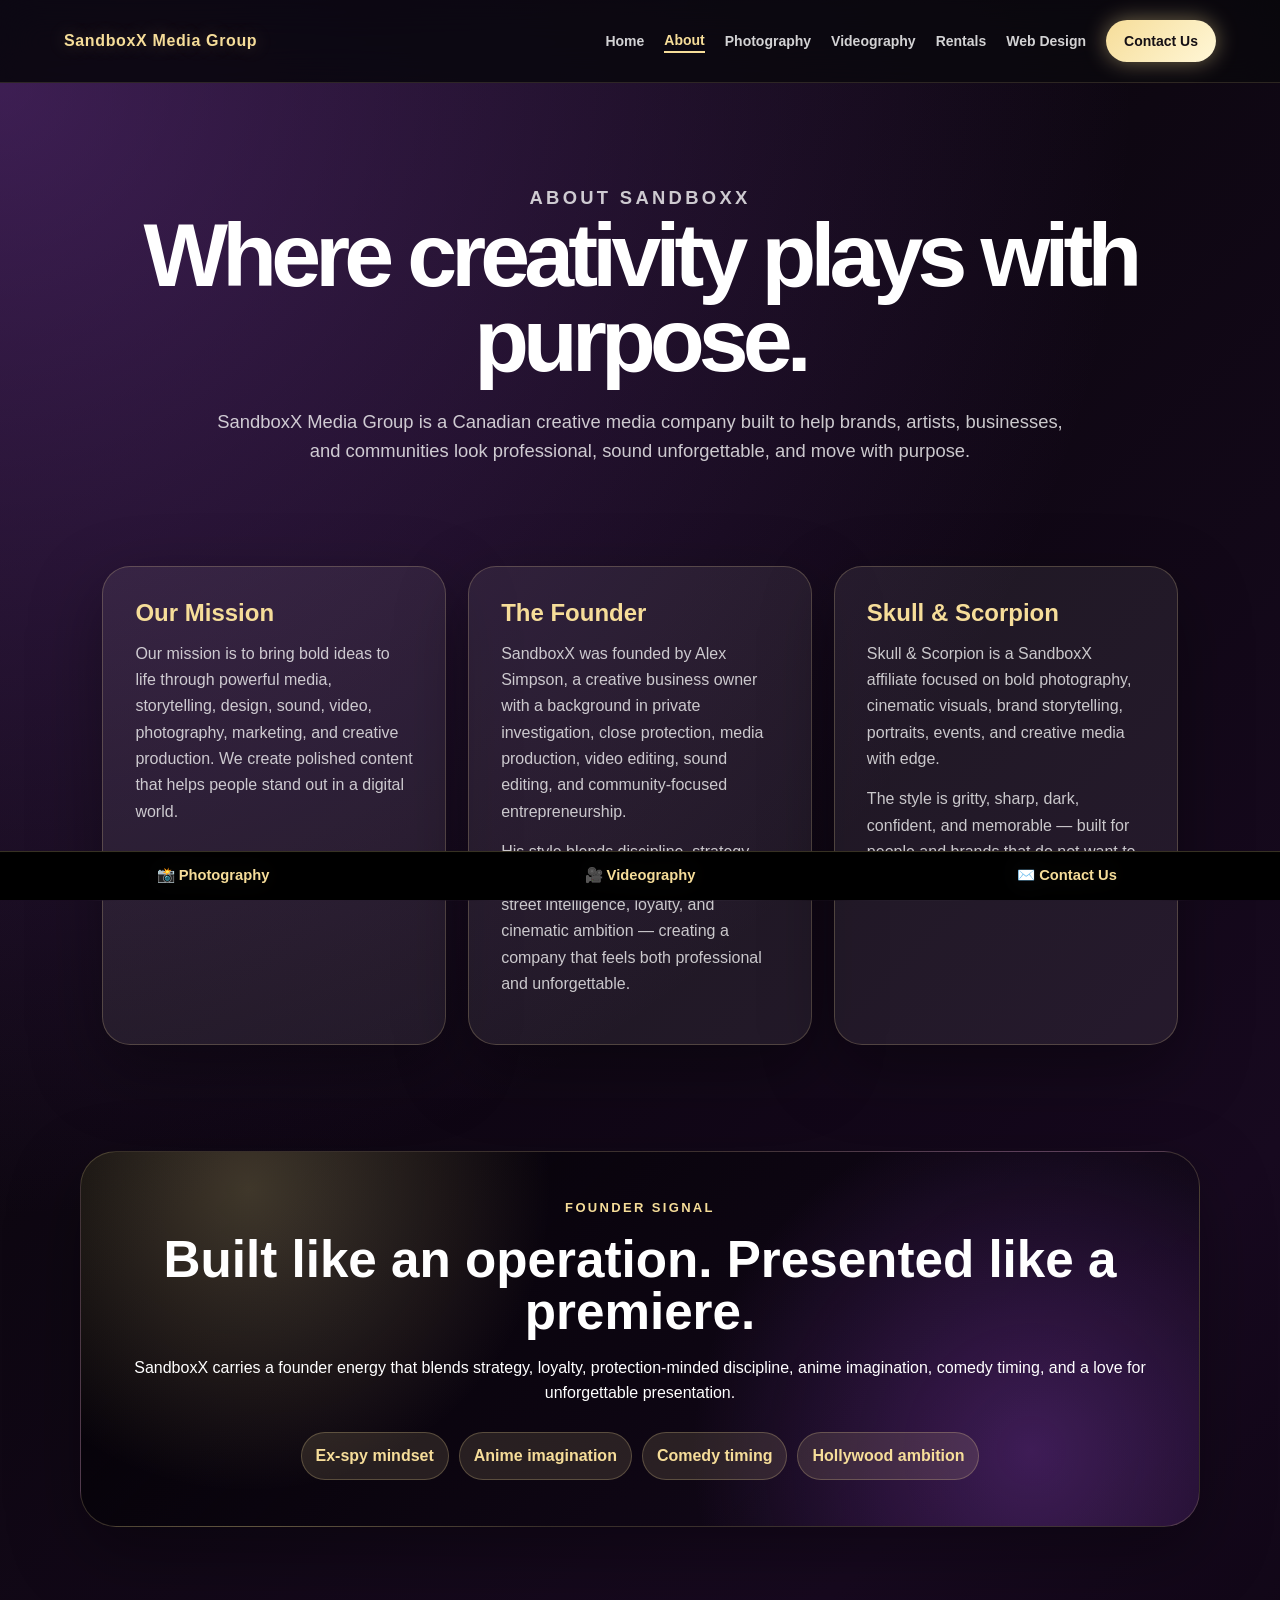
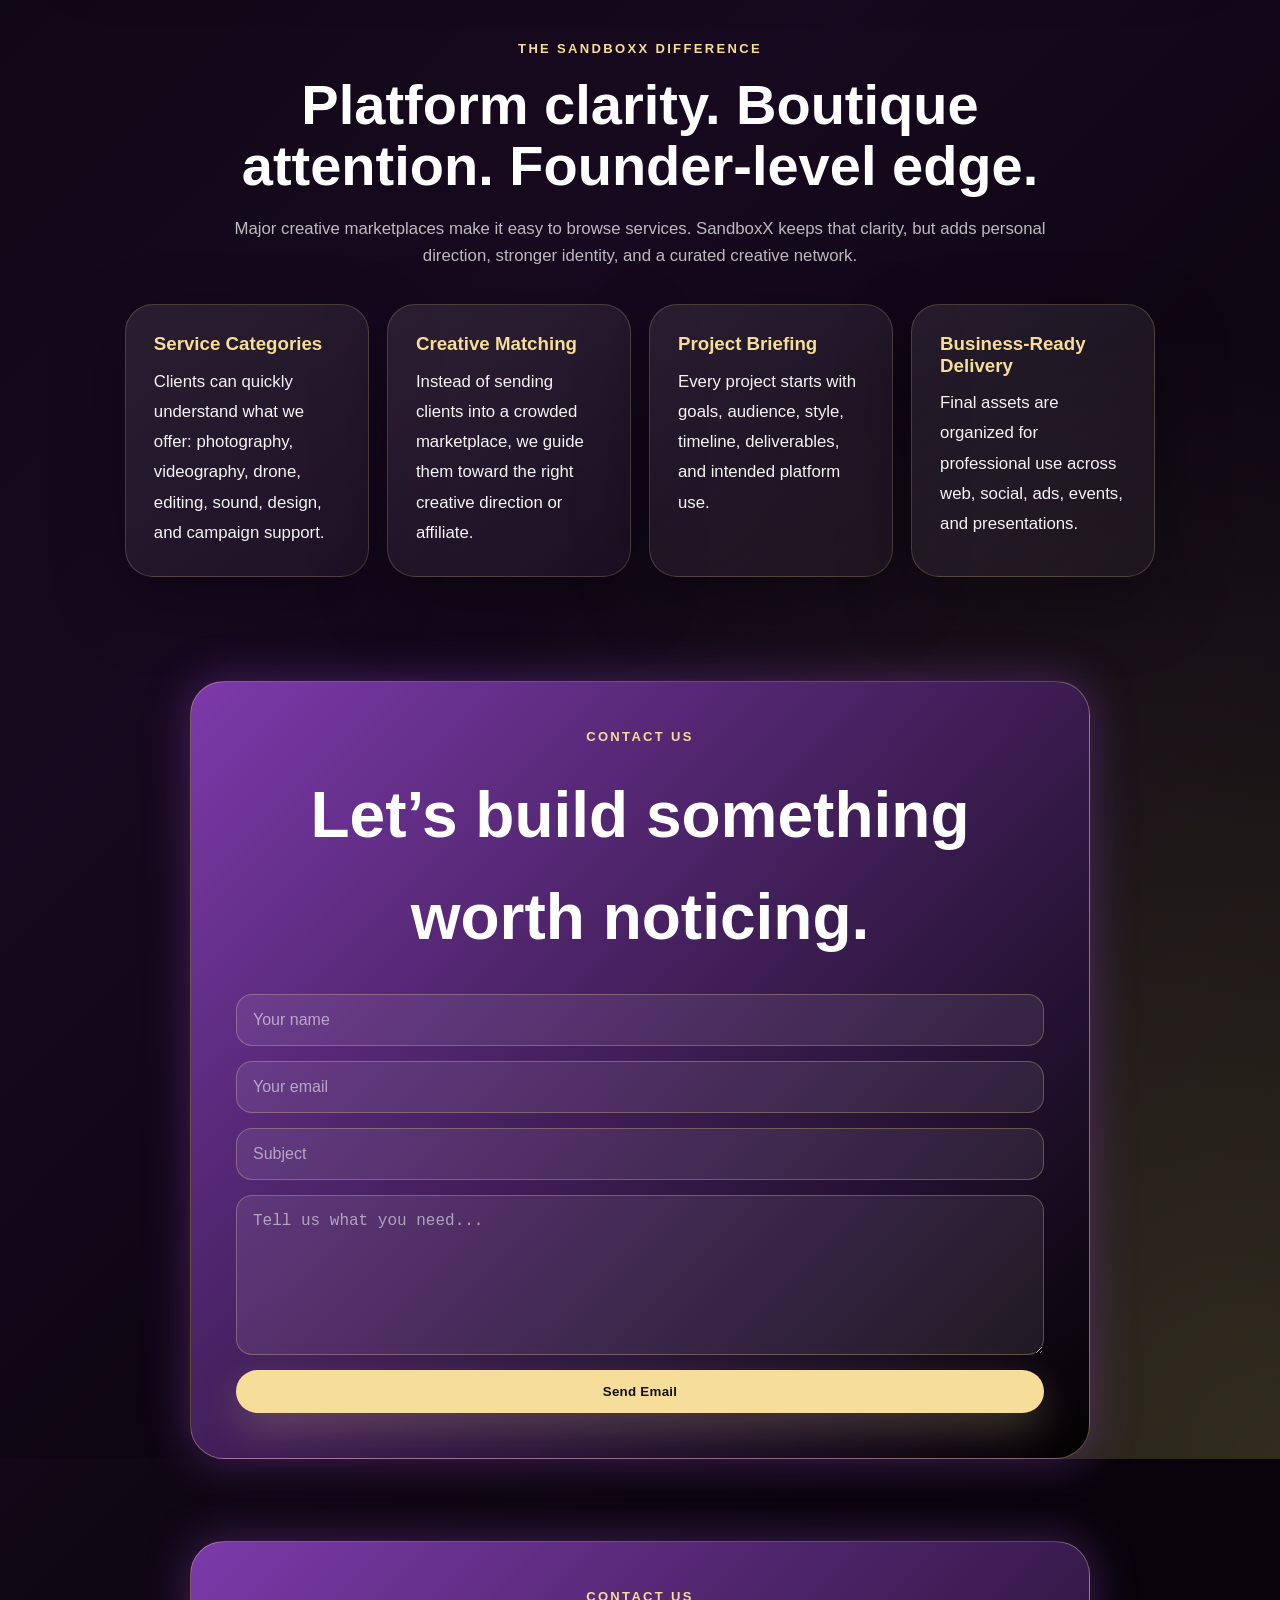
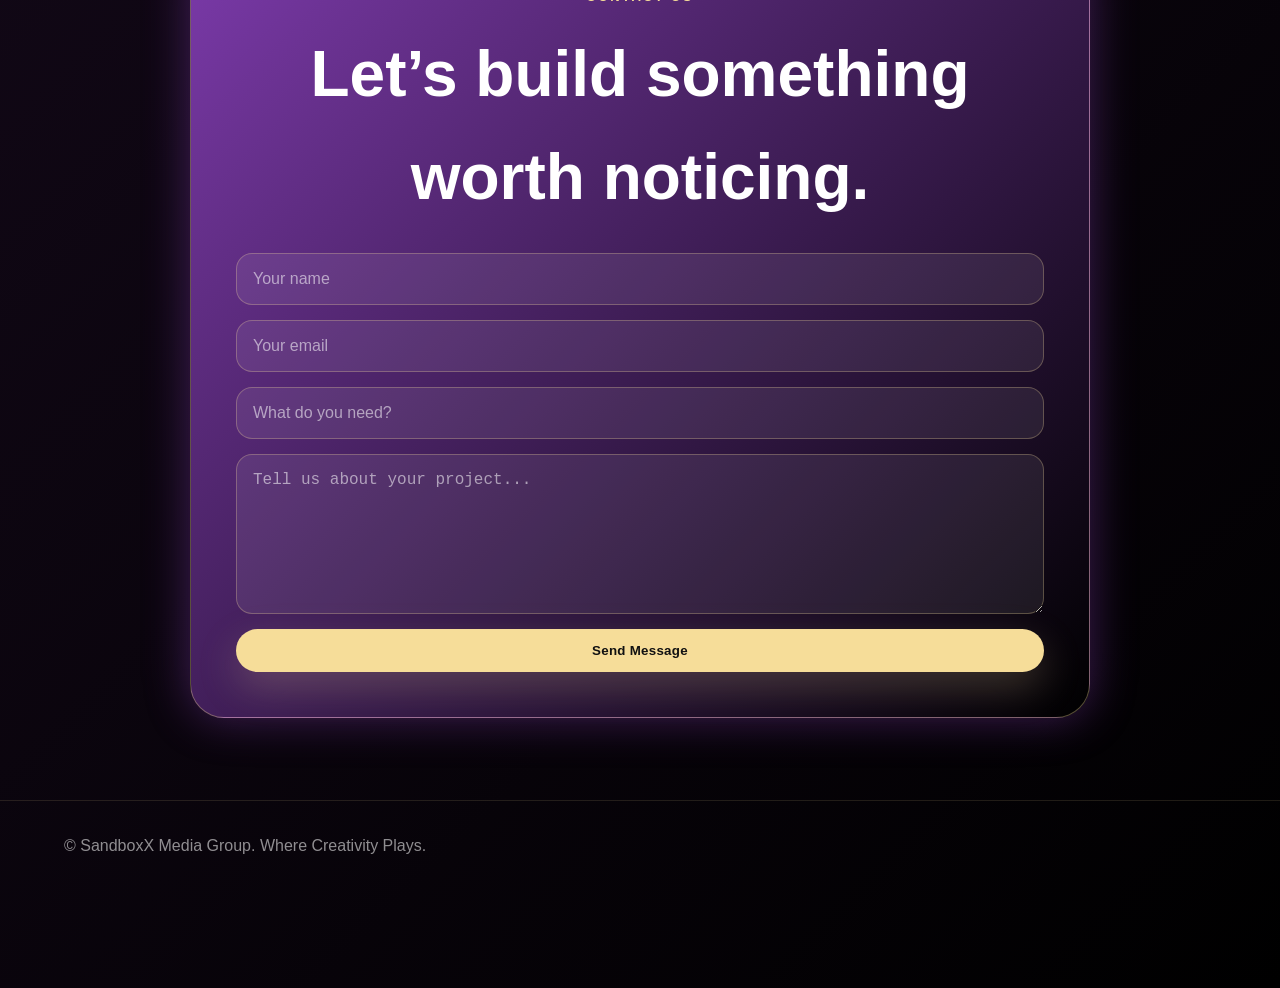
==== commit e2a815b9: "Update about.html" ====
--- a/about.html
+++ b/about.html
@@ -75,6 +75,22 @@
     </section>
   </main>
 
+<section class="contact-panel" id="contact">
+  <p class="eyebrow">Contact Us</p>
+
+  <h2>Let’s build something worth noticing.</h2>
+
+  <form class="contact-form" onsubmit="sendSandboxEmail(event)">
+    <input type="text" id="name" placeholder="Your name" required>
+    <input type="email" id="email" placeholder="Your email" required>
+    <input type="text" id="subject" placeholder="What do you need?" required>
+
+    <textarea id="message" placeholder="Tell us about your project..." required></textarea>
+
+    <button type="submit" class="btn btn-primary">Send Message</button>
+  </form>
+</section>
+  
   <footer class="site-footer">
     <p>© SandboxX Media Group. Where Creativity Plays.</p>
   </footer>
--- a/style.css
+++ b/style.css
@@ -1288,3 +1288,168 @@
     display: none;
   }
 }
+
+
+/* === Clean Layout Fix: easier on the eyes, less jumbled === */
+.home-minimal-main {
+  min-height: calc(100vh - 130px);
+  display: flex;
+  flex-direction: column;
+  align-items: center;
+  justify-content: center;
+  gap: 34px;
+  padding: 58px 5% 80px;
+}
+
+.home-splash {
+  max-width: 920px;
+}
+
+.home-launchpad {
+  margin: 0 auto 20px;
+  padding: 0;
+  max-width: 920px;
+}
+
+.home-launchpad .eyebrow {
+  margin-bottom: 12px;
+}
+
+.home-launchpad h2 {
+  max-width: 860px;
+  margin: 0 auto;
+  font-size: clamp(1.75rem, 4vw, 3.4rem);
+  line-height: 1.05;
+}
+
+.page-main {
+  padding: 0 0 70px;
+}
+
+.page-hero,
+.cinematic-page-hero {
+  width: min(1120px, 92%);
+  max-width: none;
+  margin: 42px auto 36px;
+  min-height: auto;
+  display: flex;
+  flex-direction: column;
+  align-items: flex-start;
+  justify-content: center;
+  gap: 0;
+  padding: clamp(46px, 7vw, 86px);
+  border-radius: 42px;
+  border: 1px solid rgba(246,221,153,0.18);
+  box-shadow: 0 30px 90px rgba(0,0,0,0.35);
+}
+
+.page-hero h1,
+.cinematic-page-hero h1 {
+  max-width: 900px;
+  font-size: clamp(2.5rem, 6vw, 5.4rem);
+}
+
+.page-hero p,
+.cinematic-page-hero p {
+  max-width: 760px;
+  font-size: clamp(1rem, 1.5vw, 1.18rem);
+}
+
+.page-hero .hero-actions,
+.cinematic-page-hero .hero-actions {
+  margin-top: 4px;
+}
+
+.feature-grid,
+.services-list,
+.package-grid,
+.process-luxe,
+.trust-grid,
+.what-you-get,
+.founder-signal,
+.about-marketplace-notes,
+.brief-helper {
+  width: min(1120px, 92%);
+  margin-left: auto;
+  margin-right: auto;
+}
+
+.feature-grid.services-list {
+  display: grid;
+  grid-template-columns: repeat(2, minmax(0, 1fr));
+  gap: 22px;
+  padding: 34px 0;
+}
+
+.feature-card,
+.content-card,
+.package-card,
+.process-card,
+.about-card {
+  line-height: 1.65;
+}
+
+.feature-card h3,
+.package-card h3,
+.content-card h2,
+.about-card h2 {
+  line-height: 1.15;
+}
+
+.package-section,
+.compact-packages,
+.brief-helper,
+.about-marketplace-notes,
+.luxe-section {
+  padding: 56px 0;
+}
+
+.section-heading.centered {
+  max-width: 850px;
+  margin-left: auto;
+  margin-right: auto;
+  text-align: center;
+}
+
+.section-heading.centered h2 {
+  line-height: 1.08;
+}
+
+.contact-panel,
+.final-cta {
+  margin-top: 48px;
+  margin-bottom: 82px;
+}
+
+.quick-actions {
+  backdrop-filter: blur(12px);
+}
+
+@media (max-width: 900px) {
+  .page-hero,
+  .cinematic-page-hero {
+    width: min(94%, 680px);
+    margin-top: 24px;
+    padding: 42px 24px;
+    border-radius: 30px;
+  }
+
+  .feature-grid.services-list,
+  .feature-grid,
+  .services-list,
+  .package-grid,
+  .process-luxe,
+  .trust-grid,
+  .about-grid {
+    grid-template-columns: 1fr !important;
+  }
+
+  .home-minimal-main {
+    padding: 38px 4% 70px;
+  }
+
+  .home-splash {
+    padding: 44px 20px;
+    border-radius: 30px;
+  }
+}
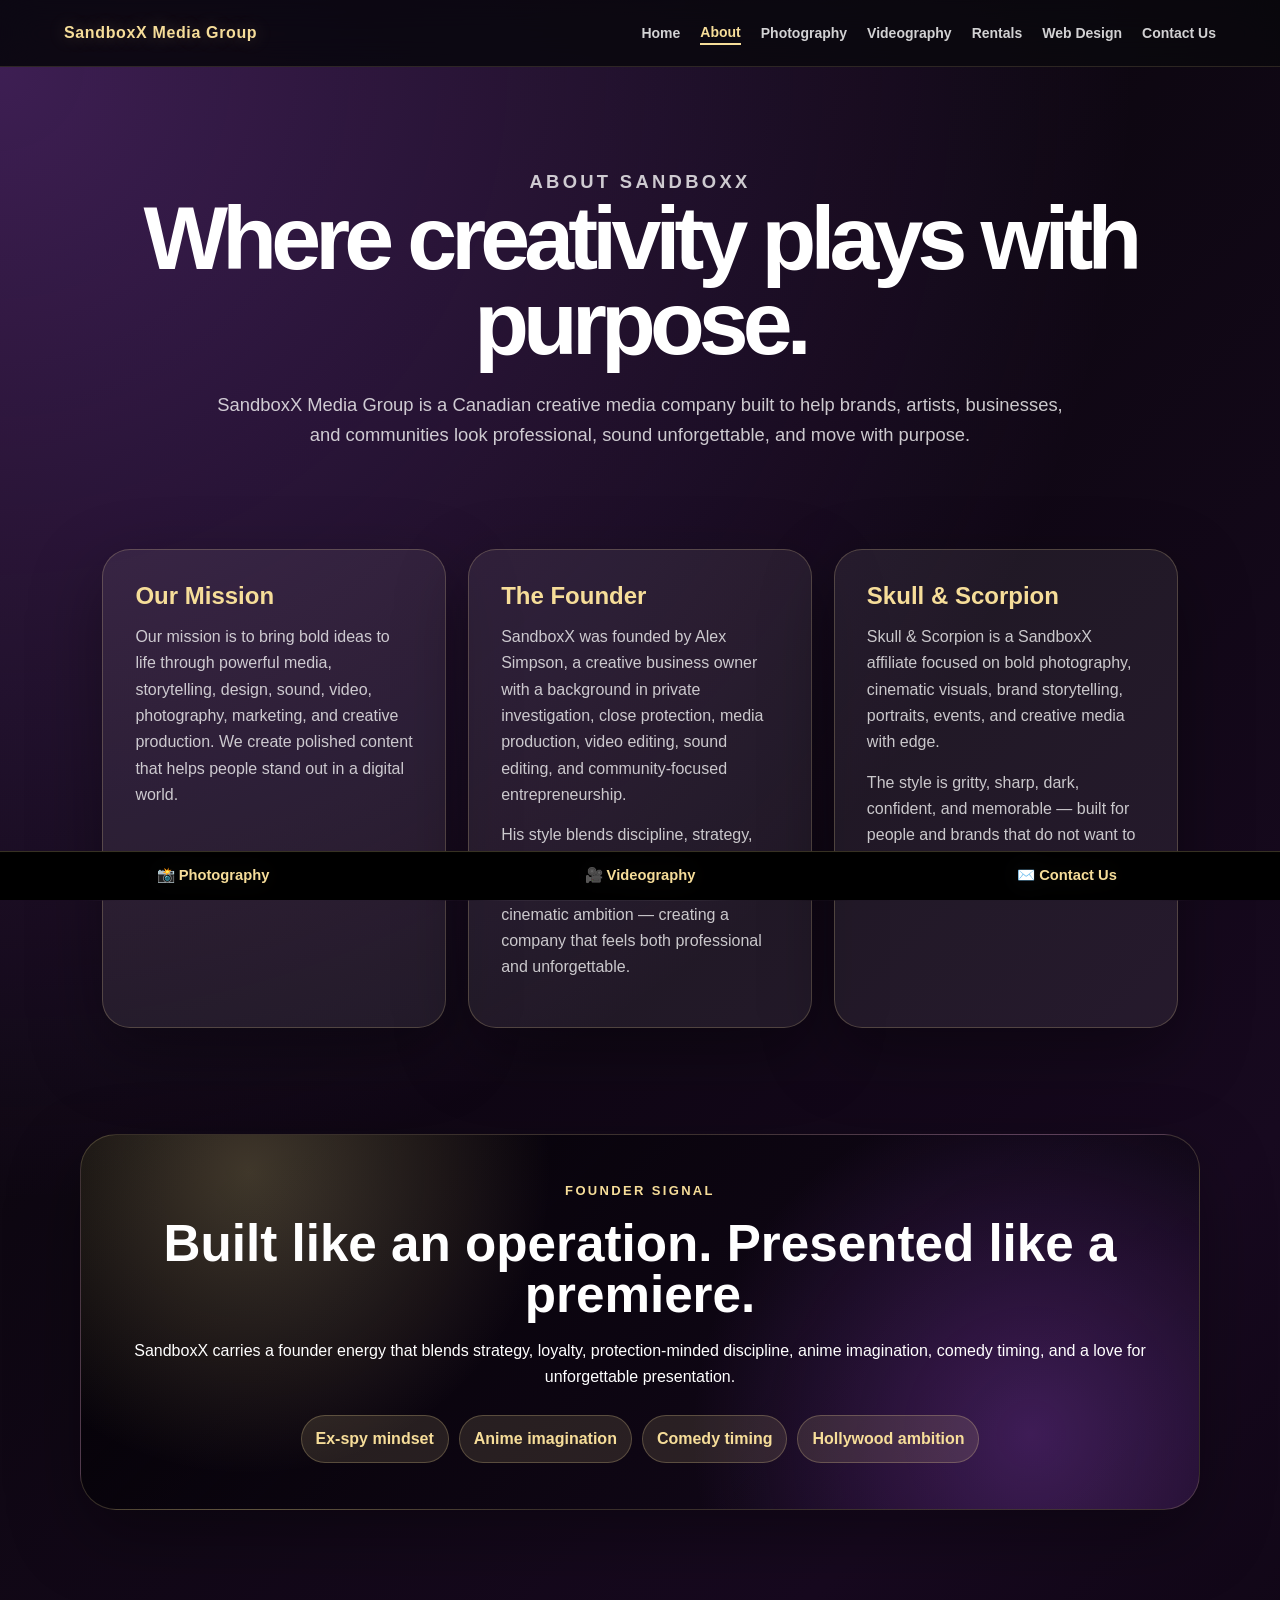
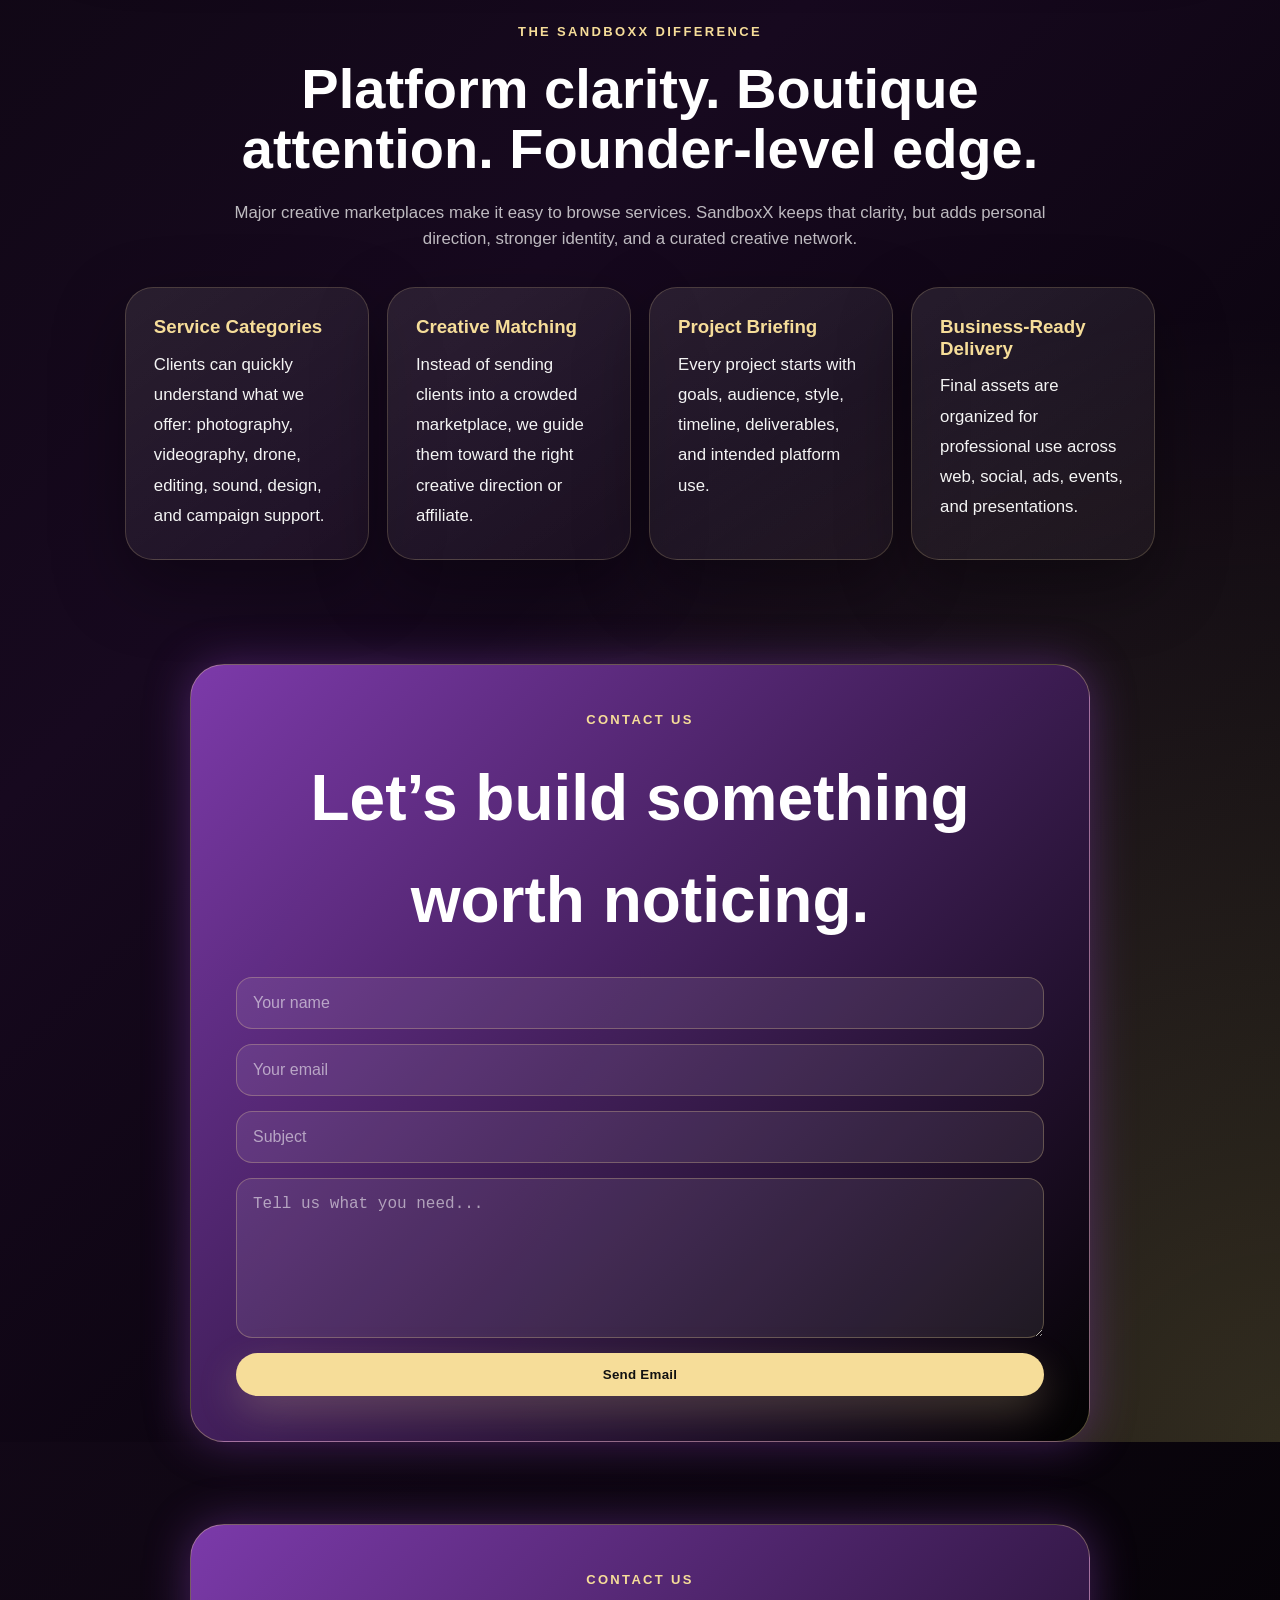
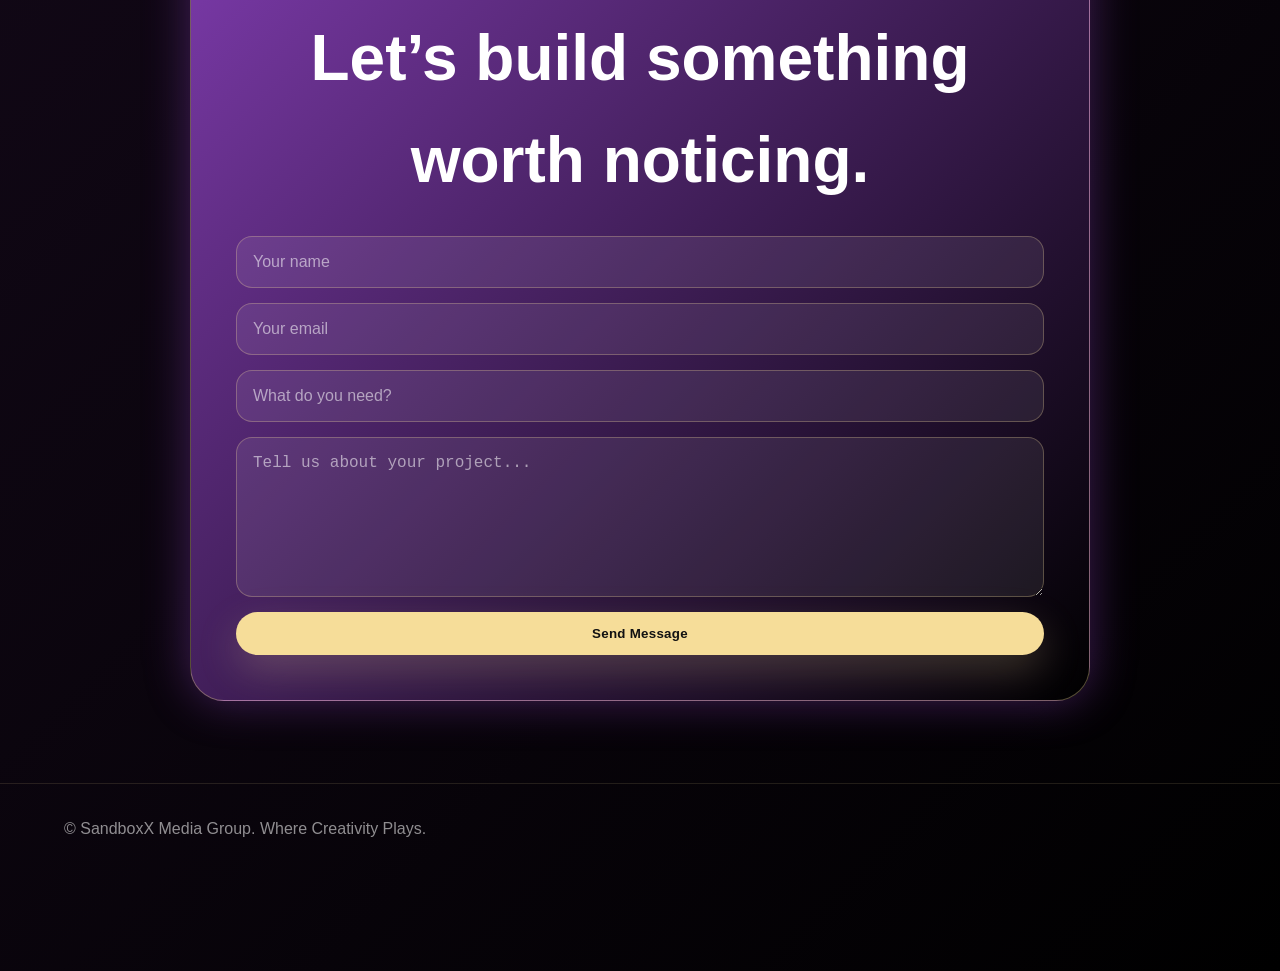
==== commit 45e726e1: "Update about.html" ====
--- a/about.html
+++ b/about.html
@@ -17,7 +17,7 @@
       <a href="videography.html">Videography</a>
       <a href="rentals.html">Rentals</a>
       <a href="web-design.html">Web Design</a>
-      <a href="contact.html" class="nav-cta">Contact Us</a>
+      <a href="#contact">Contact Us</a>
     </nav>
   </header>
 
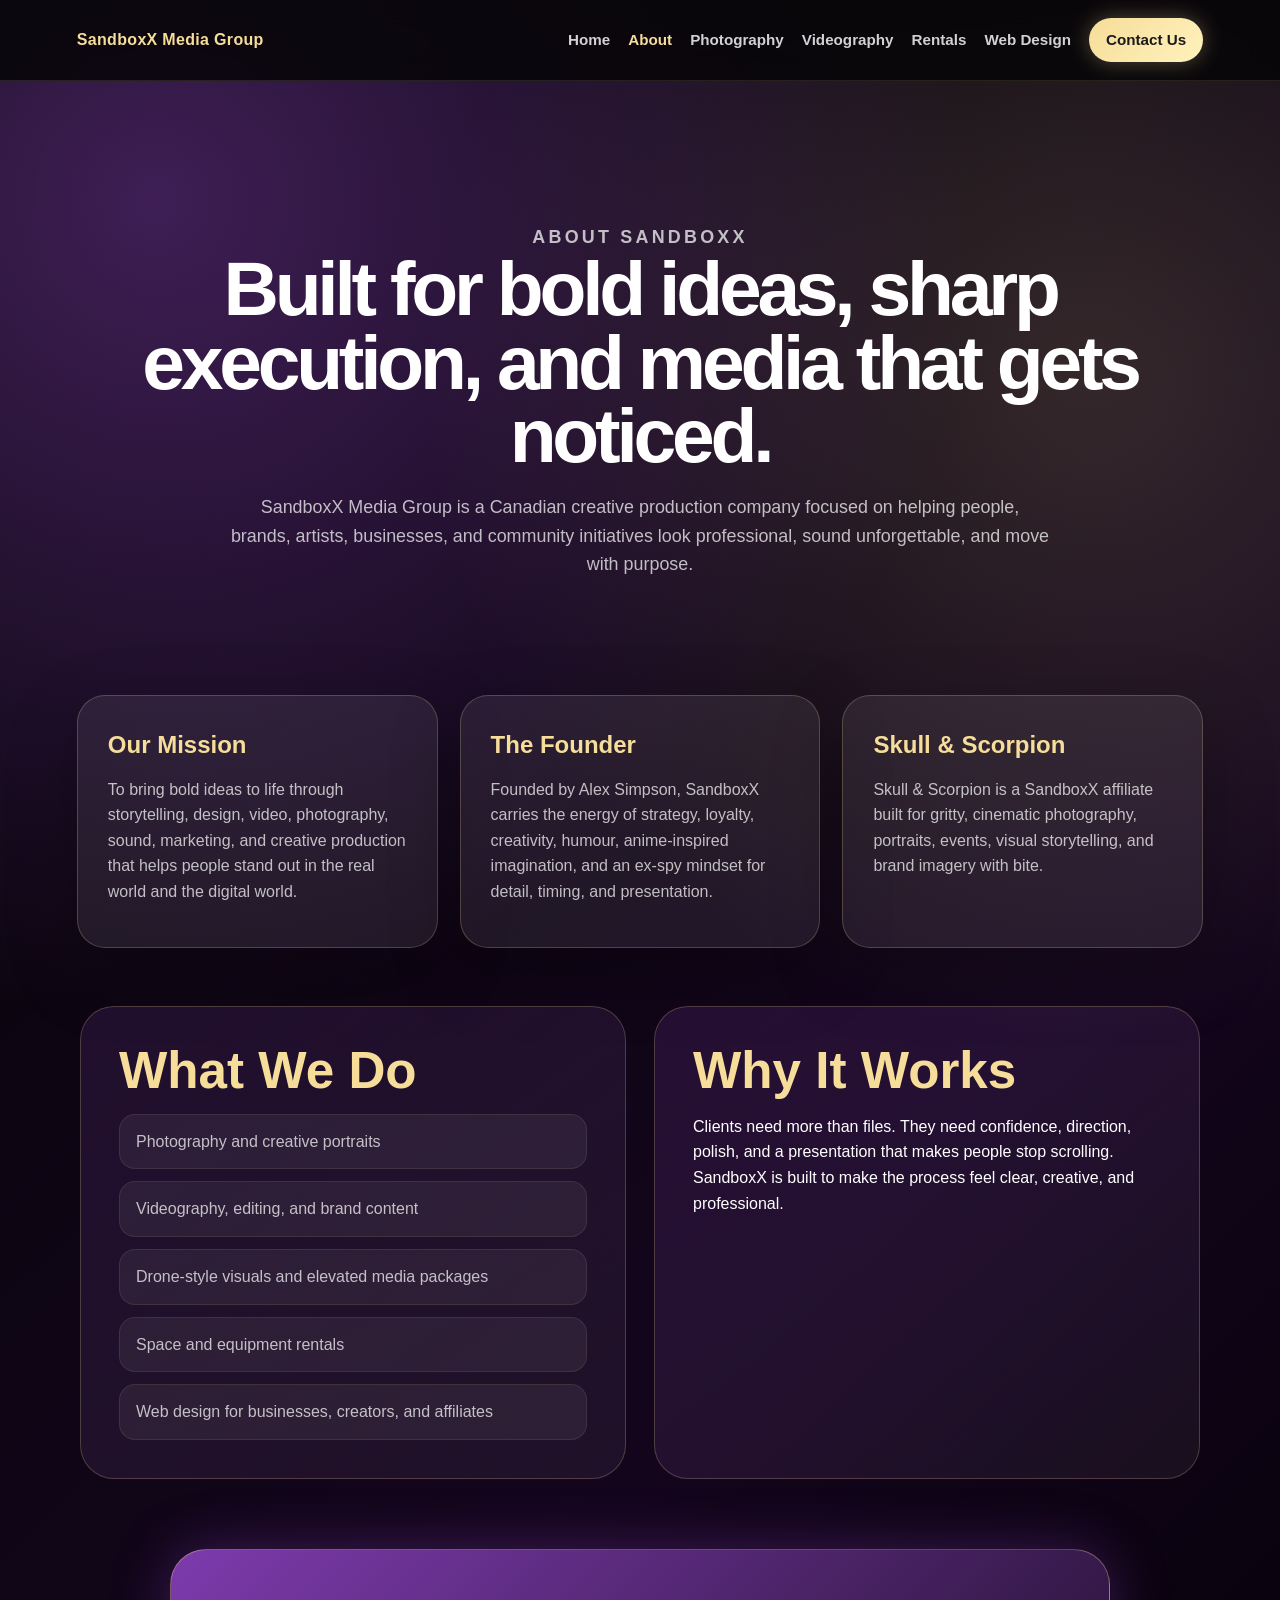
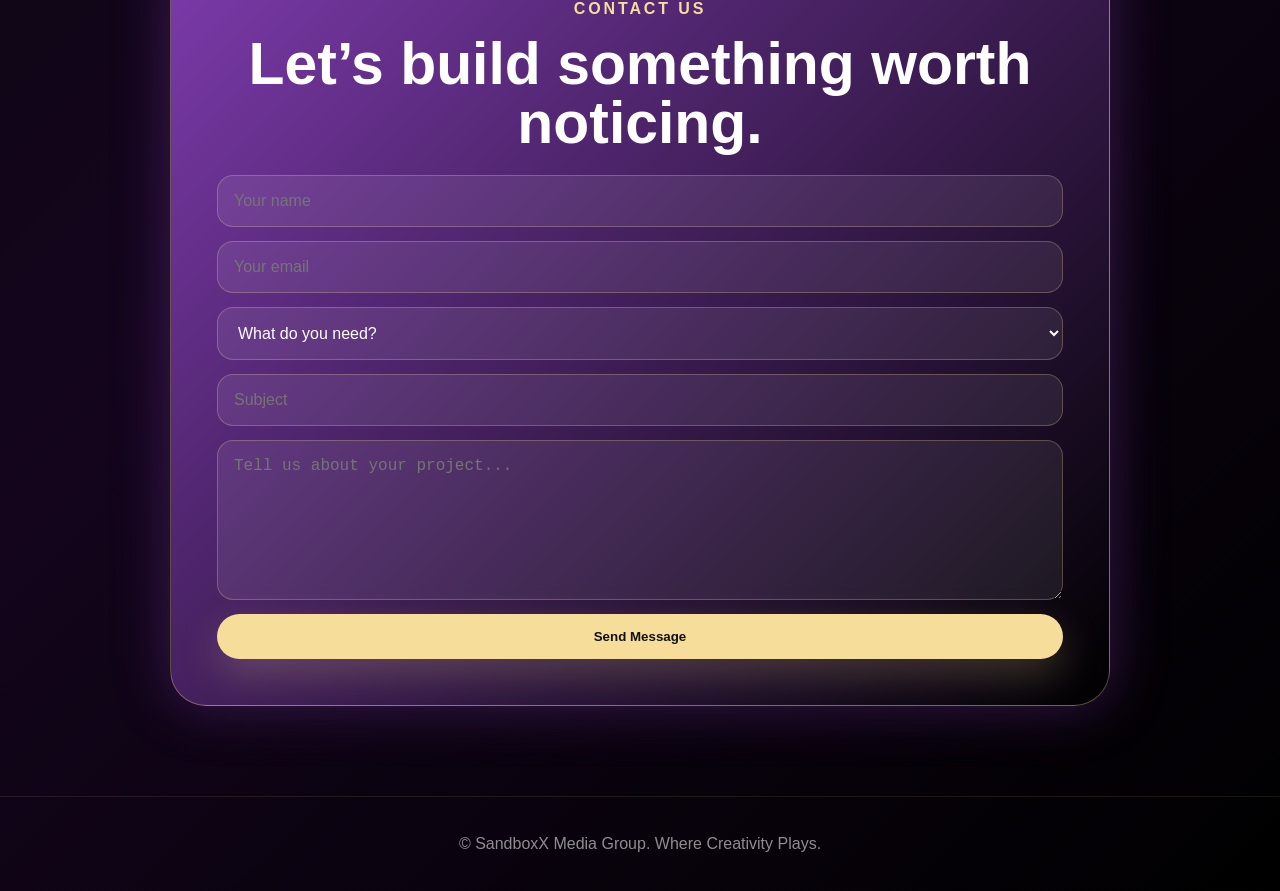
==== commit 3e5e78dd: "update 6" ====
--- a/about.html
+++ b/about.html
@@ -1,111 +1 @@
-<!DOCTYPE html>
-<html lang="en">
-<head>
-  <meta charset="UTF-8" />
-  <meta name="viewport" content="width=device-width, initial-scale=1.0" />
-  <title>About | SandboxX Media Group</title>
-  <link rel="stylesheet" href="style.css" />
-</head>
-<body class="luxe-body">
-  <header class="site-header">
-    <a href="index.html" class="site-logo">SandboxX Media Group</a>
-    <button class="menu-toggle" aria-label="Open navigation">☰</button>
-    <nav class="site-nav">
-      <a href="index.html">Home</a>
-      <a href="about.html">About</a>
-      <a href="photography.html">Photography</a>
-      <a href="videography.html">Videography</a>
-      <a href="rentals.html">Rentals</a>
-      <a href="web-design.html">Web Design</a>
-      <a href="#contact">Contact Us</a>
-    </nav>
-  </header>
-
-  <main class="about-page luxe-page">
-    <section class="about-hero">
-      <p class="eyebrow">About SandboxX</p>
-      <h1>Where creativity plays with purpose.</h1>
-      <p>SandboxX Media Group is a Canadian creative media company built to help brands, artists, businesses, and communities look professional, sound unforgettable, and move with purpose.</p>
-    </section>
-
-    <section class="about-grid">
-      <article class="about-card"><h2>Our Mission</h2><p>Our mission is to bring bold ideas to life through powerful media, storytelling, design, sound, video, photography, marketing, and creative production. We create polished content that helps people stand out in a digital world.</p></article>
-      <article class="about-card"><h2>The Founder</h2><p>SandboxX was founded by Alex Simpson, a creative business owner with a background in private investigation, close protection, media production, video editing, sound editing, and community-focused entrepreneurship.</p><p>His style blends discipline, strategy, humour, anime-inspired imagination, street intelligence, loyalty, and cinematic ambition — creating a company that feels both professional and unforgettable.</p></article>
-      <article class="about-card"><h2>Skull & Scorpion</h2><p>Skull & Scorpion is a SandboxX affiliate focused on bold photography, cinematic visuals, brand storytelling, portraits, events, and creative media with edge.</p><p>The style is gritty, sharp, dark, confident, and memorable — built for people and brands that do not want to look ordinary.</p></article>
-    </section>
-
-
-
-    <section class="founder-signal luxe-section">
-      <div class="founder-card pop-card">
-        <p class="section-label">Founder Signal</p>
-        <h2>Built like an operation. Presented like a premiere.</h2>
-        <p>SandboxX carries a founder energy that blends strategy, loyalty, protection-minded discipline, anime imagination, comedy timing, and a love for unforgettable presentation.</p>
-        <div class="badge-row">
-          <span>Ex-spy mindset</span><span>Anime imagination</span><span>Comedy timing</span><span>Hollywood ambition</span>
-        </div>
-      </div>
-    </section>
-
-    <section class="about-marketplace-notes">
-      <div class="section-heading centered">
-        <p class="section-label">The SandboxX Difference</p>
-        <h2>Platform clarity. Boutique attention. Founder-level edge.</h2>
-        <p class="section-subtext">Major creative marketplaces make it easy to browse services. SandboxX keeps that clarity, but adds personal direction, stronger identity, and a curated creative network.</p>
-      </div>
-      <div class="feature-grid">
-        <article class="feature-card pop-card"><h3>Service Categories</h3><p>Clients can quickly understand what we offer: photography, videography, drone, editing, sound, design, and campaign support.</p></article>
-        <article class="feature-card pop-card"><h3>Creative Matching</h3><p>Instead of sending clients into a crowded marketplace, we guide them toward the right creative direction or affiliate.</p></article>
-        <article class="feature-card pop-card"><h3>Project Briefing</h3><p>Every project starts with goals, audience, style, timeline, deliverables, and intended platform use.</p></article>
-        <article class="feature-card pop-card"><h3>Business-Ready Delivery</h3><p>Final assets are organized for professional use across web, social, ads, events, and presentations.</p></article>
-      </div>
-    </section>
-
-
-    <section class="contact-panel" id="contact">
-      <p class="eyebrow">Contact Us</p>
-      <h2>Let’s build something worth noticing.</h2>
-      <form class="contact-form" onsubmit="sendSandboxEmail(event)">
-        <input type="text" id="name" placeholder="Your name" required>
-        <input type="email" id="email" placeholder="Your email" required>
-        <input type="text" id="subject" placeholder="Subject" required>
-        <textarea id="message" placeholder="Tell us what you need..." required></textarea>
-        <button type="submit" class="btn btn-primary">Send Email</button>
-      </form>
-    </section>
-  </main>
-
-<section class="contact-panel" id="contact">
-  <p class="eyebrow">Contact Us</p>
-
-  <h2>Let’s build something worth noticing.</h2>
-
-  <form class="contact-form" onsubmit="sendSandboxEmail(event)">
-    <input type="text" id="name" placeholder="Your name" required>
-    <input type="email" id="email" placeholder="Your email" required>
-    <input type="text" id="subject" placeholder="What do you need?" required>
-
-    <textarea id="message" placeholder="Tell us about your project..." required></textarea>
-
-    <button type="submit" class="btn btn-primary">Send Message</button>
-  </form>
-</section>
-  
-  <footer class="site-footer">
-    <p>© SandboxX Media Group. Where Creativity Plays.</p>
-  </footer>
-
-  <div class="quick-actions" aria-label="Quick booking actions">
-    <a href="photography.html">📸 Photography</a>
-    <a href="videography.html">🎥 Videography</a>
-    <a href="contact.html">✉️ Contact Us</a>
-  </div>
-  
-  <div class="quick-actions" aria-label="Quick booking actions">
-    <a href="photography.html">📸 Photography</a>
-    <a href="videography.html">🎥 Videography</a>
-    <a href="contact.html">✉️ Contact Us</a>
-  </div>
-<script src="script.js"></script>
-</body>
-</html>
+<!DOCTYPE html><html lang="en"><head><meta charset="UTF-8"><meta name="viewport" content="width=device-width, initial-scale=1.0"><title>About | SandboxX Media Group</title><link rel="stylesheet" href="style.css"></head><body><div class="site-shell"><header class="site-header"><a class="site-logo" href="index.html">SandboxX Media Group</a><button class="mobile-toggle" onclick="toggleMenu()">☰</button><nav class="site-nav"><a href="index.html">Home</a><a href="about.html" class="active">About</a><a href="photography.html">Photography</a><a href="videography.html">Videography</a><a href="rentals.html">Rentals</a><a href="web-design.html">Web Design</a><a href="#contact" class="contact-link">Contact Us</a></nav></header><main class="page-main"><section class="page-hero"><p class="eyebrow">About SandboxX</p><h1>Built for bold ideas, sharp execution, and media that gets noticed.</h1><p>SandboxX Media Group is a Canadian creative production company focused on helping people, brands, artists, businesses, and community initiatives look professional, sound unforgettable, and move with purpose.</p></section><section class="content-grid"><article class="content-card"><h2>Our Mission</h2><p>To bring bold ideas to life through storytelling, design, video, photography, sound, marketing, and creative production that helps people stand out in the real world and the digital world.</p></article><article class="content-card"><h2>The Founder</h2><p>Founded by Alex Simpson, SandboxX carries the energy of strategy, loyalty, creativity, humour, anime-inspired imagination, and an ex-spy mindset for detail, timing, and presentation.</p></article><article class="content-card"><h2>Skull & Scorpion</h2><p>Skull & Scorpion is a SandboxX affiliate built for gritty, cinematic photography, portraits, events, visual storytelling, and brand imagery with bite.</p></article></section><section class="easy-layout"><div class="big-panel"><h2>What We Do</h2><ul class="list-clean"><li>Photography and creative portraits</li><li>Videography, editing, and brand content</li><li>Drone-style visuals and elevated media packages</li><li>Space and equipment rentals</li><li>Web design for businesses, creators, and affiliates</li></ul></div><div class="big-panel"><h2>Why It Works</h2><p>Clients need more than files. They need confidence, direction, polish, and a presentation that makes people stop scrolling. SandboxX is built to make the process feel clear, creative, and professional.</p></div></section><section class="contact-panel" id="contact"><p class="eyebrow">Contact Us</p><h2>Let’s build something worth noticing.</h2><form class="contact-form" onsubmit="sendSandboxEmail(event)"><input type="text" id="name" placeholder="Your name" required><input type="email" id="email" placeholder="Your email" required><select id="service" required><option value="General Inquiry">What do you need?</option><option>Photography</option><option>Videography</option><option>Drone Services</option><option>Rentals</option><option>Web Design</option><option>Other</option></select><input type="text" id="subject" placeholder="Subject" required><textarea id="message" placeholder="Tell us about your project..." required></textarea><button class="btn btn-primary" type="submit">Send Message</button></form></section></main><footer class="site-footer">© SandboxX Media Group. Where Creativity Plays.</footer></div><script src="script.js"></script></body></html>
--- a/style.css
+++ b/style.css
@@ -1,1455 +1,18 @@
 :root {
-  --sx-purple: #823db2;
-  --sx-purple-dark: #4c1c70;
-  --sx-gold: #f6dd99;
-  --sx-black: #111111;
-  --sx-white: #ffffff;
-  --sx-soft: #f8f2df;
-
+  --purple: #823db2;
+  --purple-dark: #251030;
+  --gold: #f6dd99;
+  --black: #060508;
+  --white: #ffffff;
+  --muted: rgba(255,255,255,.72);
+  --panel: rgba(255,255,255,.075);
+  --line: rgba(246,221,153,.22);
   --ss-red: #B10F1A;
   --ss-red-dark: #5E080E;
-  --ss-gold: #F6DD99;
-  --ss-black: #1A1A1A;
-  --ss-cream: #FFF7E1;
-  --ss-white: #FFFFFF;
-  --ss-muted: #D9C7A4;
 }
-
-* {
-  box-sizing: border-box;
-  margin: 0;
-  padding: 0;
-}
-
-html {
-  scroll-behavior: smooth;
-}
-
-body {
-  font-family: Arial, Helvetica, sans-serif;
-  background: var(--sx-black);
-  color: var(--sx-white);
-  line-height: 1.6;
-  overflow-x: hidden;
-}
-
-a {
-  color: inherit;
-  text-decoration: none;
-}
-
-.site-header {
-  position: sticky;
-  top: 0;
-  z-index: 50;
-  width: 100%;
-  display: flex;
-  justify-content: space-between;
-  align-items: center;
-  padding: 20px 5%;
-  background: rgba(17, 17, 17, 0.88);
-  backdrop-filter: blur(14px);
-  border-bottom: 1px solid rgba(246, 221, 153, 0.18);
-}
-
-.site-logo {
-  font-weight: 900;
-  letter-spacing: 0.04em;
-  color: var(--sx-gold);
-}
-
-.site-nav {
-  display: flex;
-  align-items: center;
-  gap: 20px;
-}
-
-.site-nav a {
-  color: rgba(255,255,255,0.82);
-  font-size: 14px;
-  font-weight: 700;
-}
-
-.site-nav a:hover {
-  color: var(--sx-gold);
-}
-
-.menu-toggle {
-  display: none;
-  background: transparent;
-  border: 1px solid rgba(246, 221, 153, 0.4);
-  color: var(--sx-gold);
-  border-radius: 10px;
-  padding: 8px 12px;
-  font-size: 22px;
-}
-
-.sandbox-home-btn {
-  background: linear-gradient(135deg, var(--sx-purple), var(--sx-purple-dark));
-  color: var(--sx-gold) !important;
-  padding: 10px 16px;
-  border-radius: 999px;
-  border: 1px solid rgba(246, 221, 153, 0.35);
-  box-shadow: 0 8px 24px rgba(130, 61, 178, 0.28);
-}
-
-.sandbox-home-btn:hover {
-  transform: translateY(-2px);
-  box-shadow: 0 12px 30px rgba(130, 61, 178, 0.45);
-}
-
-.hero,
-.page-hero {
-  min-height: 72vh;
-  display: flex;
-  align-items: center;
-  padding: 90px 5%;
-  background:
-    radial-gradient(circle at 18% 18%, rgba(246, 221, 153, 0.16), transparent 28%),
-    radial-gradient(circle at 80% 20%, rgba(130, 61, 178, 0.35), transparent 30%),
-    linear-gradient(135deg, #13091d 0%, #111111 52%, #2b1740 100%);
-}
-
-.hero-content,
-.page-hero {
-  max-width: 900px;
-}
-
-.eyebrow,
-.section-label {
-  color: var(--sx-gold);
-  text-transform: uppercase;
-  letter-spacing: 0.18em;
-  font-size: 13px;
-  font-weight: 800;
-  margin-bottom: 16px;
-}
-
-.hero h1,
-.page-hero h1 {
-  font-size: clamp(44px, 7vw, 84px);
-  line-height: 0.95;
-  letter-spacing: -0.05em;
-  margin-bottom: 24px;
-}
-
-.hero-text,
-.page-hero p {
-  color: rgba(255,255,255,0.78);
-  font-size: 18px;
-  max-width: 760px;
-  margin-bottom: 28px;
-}
-
-.hero-actions {
-  display: flex;
-  gap: 14px;
-  flex-wrap: wrap;
-}
-
-.btn {
-  display: inline-flex;
-  align-items: center;
-  justify-content: center;
-  padding: 13px 22px;
-  border-radius: 999px;
-  font-weight: 800;
-  letter-spacing: 0.02em;
-  border: 1px solid transparent;
-  transition: 0.25s ease;
-  cursor: pointer;
-}
-
-.btn-primary {
-  background: var(--sx-gold);
-  color: var(--sx-black);
-  box-shadow: 0 15px 40px rgba(246,221,153,0.22);
-}
-
-.btn-primary:hover,
-.btn-outline:hover {
-  transform: translateY(-2px);
-}
-
-.btn-outline {
-  border-color: rgba(246,221,153,0.45);
-  color: var(--sx-gold);
-  background: rgba(255,255,255,0.04);
-}
-
-.mission-section {
-  width: 100%;
-  padding: 80px 20px;
-  display: flex;
-  justify-content: center;
-  align-items: center;
-}
-
-.mission-card {
-  max-width: 950px;
-  width: 100%;
-  padding: 45px;
-  border-radius: 28px;
-  background: linear-gradient(135deg, rgba(130, 61, 178, 0.95), rgba(20, 20, 20, 0.95));
-  border: 1px solid rgba(246, 221, 153, 0.45);
-  box-shadow: 0 0 35px rgba(130, 61, 178, 0.45);
-  text-align: center;
-}
-
-.mission-card h2,
-.section-heading h2 {
-  color: #ffffff;
-  font-size: clamp(2rem, 5vw, 3.5rem);
-  line-height: 1;
-  margin-bottom: 20px;
-}
-
-.mission-card p,
-.content-card p,
-.feature-card p {
-  color: #f4f4f4;
-  font-size: 1.05rem;
-  line-height: 1.8;
-}
-
-.feature-grid-section,
-.page-main {
-  padding: 80px 5%;
-}
-
-.centered {
-  text-align: center;
-  max-width: 820px;
-  margin: 0 auto 34px;
-}
-
-.feature-grid {
-  display: grid;
-  grid-template-columns: repeat(4, 1fr);
-  gap: 18px;
-}
-
-.services-list {
-  grid-template-columns: repeat(3, 1fr);
-}
-
-.feature-card,
-.content-card {
-  padding: 28px;
-  border-radius: 28px;
-  background: linear-gradient(145deg, rgba(255,255,255,0.08), rgba(255,255,255,0.03));
-  border: 1px solid rgba(246,221,153,0.14);
-}
-
-.feature-card h3,
-.content-card h2 {
-  color: var(--sx-gold);
-  margin-bottom: 12px;
-}
-
-.contact-card a {
-  color: var(--sx-gold);
-}
-
-.site-footer {
-  padding: 32px 5%;
-  color: rgba(255,255,255,0.55);
-  border-top: 1px solid rgba(246,221,153,0.12);
-}
-
-/* Skull & Scorpion Photography Page */
-.skull-page {
-  background: var(--ss-black);
-  color: var(--ss-white);
-}
-
-.ss-page-wrap {
-  background:
-    radial-gradient(circle at 20% 10%, rgba(246, 221, 153, 0.16), transparent 28%),
-    radial-gradient(circle at 85% 25%, rgba(177, 15, 26, 0.34), transparent 30%),
-    linear-gradient(135deg, #120b0c 0%, #1a1a1a 45%, #39080d 100%);
-  min-height: 100vh;
-}
-
-.ss-nav {
-  width: min(1180px, 92%);
-  margin: 0 auto;
-  padding: 24px 0;
-  display: flex;
-  justify-content: space-between;
-  align-items: center;
-  gap: 20px;
-}
-
-.ss-brand-lockup {
-  display: flex;
-  align-items: center;
-  gap: 14px;
-  font-weight: 800;
-  letter-spacing: 0.08em;
-  text-transform: uppercase;
-}
-
-.ss-brand-lockup small {
-  color: rgba(255,255,255,0.58);
-  letter-spacing: .08em;
-}
-
-.ss-logo-mark {
-  width: 54px;
-  height: 54px;
-  border: 2px solid var(--ss-gold);
-  border-radius: 16px;
-  display: grid;
-  place-items: center;
-  background: linear-gradient(145deg, rgba(177,15,26,0.9), rgba(26,26,26,0.92));
-  box-shadow: 0 12px 35px rgba(0,0,0,0.35);
-}
-
-.ss-logo-mark span {
-  color: var(--ss-gold);
-  font-size: 20px;
-  font-weight: 900;
-}
-
-.ss-nav-links {
-  display: flex;
-  align-items: center;
-  gap: 18px;
-  color: rgba(255,255,255,0.82);
-  font-size: 14px;
-}
-
-.ss-nav-links a:hover {
-  color: var(--ss-gold);
-}
-
-.ss-btn-primary {
-  background: var(--ss-gold);
-  color: var(--ss-black);
-  box-shadow: 0 15px 40px rgba(246,221,153,0.22);
-}
-
-.ss-btn-primary:hover {
-  transform: translateY(-2px);
-  box-shadow: 0 20px 55px rgba(246,221,153,0.34);
-}
-
-.ss-btn-outline {
-  border-color: rgba(246,221,153,0.45);
-  color: var(--ss-gold);
-  background: rgba(255,255,255,0.04);
-  backdrop-filter: blur(10px);
-}
-
-.ss-btn-outline:hover {
-  background: rgba(246,221,153,0.12);
-}
-
-.ss-hero {
-  width: min(1180px, 92%);
-  margin: 0 auto;
-  padding: 78px 0 90px;
-  display: grid;
-  grid-template-columns: 1.08fr 0.92fr;
-  align-items: center;
-  gap: 56px;
-}
-
-.ss-eyebrow {
-  color: var(--ss-gold);
-  text-transform: uppercase;
-  letter-spacing: 0.18em;
-  font-size: 13px;
-  font-weight: 800;
-  margin-bottom: 18px;
-}
-
-.ss-hero h1 {
-  font-size: clamp(44px, 7vw, 82px);
-  line-height: 0.95;
-  letter-spacing: -0.06em;
-  margin-bottom: 24px;
-}
-
-.ss-hero h1 span {
-  color: var(--ss-gold);
-}
-
-.ss-hero p {
-  max-width: 630px;
-  color: rgba(255,255,255,0.78);
-  font-size: 18px;
-  margin-bottom: 30px;
-}
-
-.ss-hero-actions {
-  display: flex;
-  gap: 14px;
-  flex-wrap: wrap;
-  margin-bottom: 34px;
-}
-
-.ss-proof-row {
-  display: grid;
-  grid-template-columns: repeat(3, minmax(0, 1fr));
-  gap: 12px;
-  max-width: 620px;
-}
-
-.ss-proof-card {
-  padding: 18px;
-  border-radius: 22px;
-  background: rgba(255,255,255,0.06);
-  border: 1px solid rgba(246,221,153,0.14);
-}
-
-.ss-proof-card strong {
-  display: block;
-  color: var(--ss-gold);
-  font-size: 22px;
-  margin-bottom: 4px;
-}
-
-.ss-proof-card span {
-  color: rgba(255,255,255,0.7);
-  font-size: 13px;
-}
-
-.ss-hero-visual {
-  position: relative;
-  min-height: 520px;
-  border-radius: 36px;
-  overflow: hidden;
-  border: 1px solid rgba(246,221,153,0.2);
-  background:
-    linear-gradient(rgba(26,26,26,0.08), rgba(26,26,26,0.08)),
-    repeating-linear-gradient(0deg, transparent 0 42px, rgba(246,221,153,0.12) 43px, rgba(246,221,153,0.12) 45px),
-    repeating-linear-gradient(90deg, transparent 0 42px, rgba(246,221,153,0.12) 43px, rgba(246,221,153,0.12) 45px),
-    linear-gradient(145deg, var(--ss-red) 0%, #22090c 100%);
-  box-shadow: 0 40px 90px rgba(0,0,0,0.45);
-}
-
-.ss-hero-visual::before {
-  content: "";
-  position: absolute;
-  inset: 28px;
-  border-radius: 30px;
-  border: 1px solid rgba(246,221,153,0.24);
-}
-
-.ss-center-mark {
-  position: absolute;
-  inset: 0;
-  display: grid;
-  place-items: center;
-  padding: 40px;
-  text-align: center;
-}
-
-.ss-emblem {
-  width: 260px;
-  aspect-ratio: 1;
-  border-radius: 50%;
-  border: 3px solid var(--ss-gold);
-  background: radial-gradient(circle at center, rgba(246,221,153,0.16), rgba(26,26,26,0.9) 66%);
-  display: grid;
-  place-items: center;
-  margin: 0 auto 24px;
-  box-shadow: inset 0 0 40px rgba(246,221,153,0.1), 0 20px 60px rgba(0,0,0,0.42);
-}
-
-.ss-skull {
-  font-size: 86px;
-  filter: grayscale(1);
-}
-
-.ss-center-mark h2 {
-  color: var(--ss-gold);
-  text-transform: uppercase;
-  letter-spacing: 0.14em;
-  font-size: 20px;
-}
-
-.ss-center-mark p {
-  max-width: 360px;
-  margin: 10px auto 0;
-  color: rgba(255,255,255,0.74);
-}
-
-.ss-section {
-  width: min(1180px, 92%);
-  margin: 0 auto;
-  padding: 82px 0;
-}
-
-.ss-section-heading {
-  display: flex;
-  justify-content: space-between;
-  gap: 30px;
-  align-items: end;
-  margin-bottom: 34px;
-}
-
-.ss-section-heading h2 {
-  font-size: clamp(32px, 4vw, 54px);
-  line-height: 1;
-  letter-spacing: -0.04em;
-}
-
-.ss-section-heading p {
-  max-width: 470px;
-  color: rgba(255,255,255,0.68);
-}
-
-.ss-services-grid {
-  display: grid;
-  grid-template-columns: repeat(4, 1fr);
-  gap: 18px;
-}
-
-.ss-service-card {
-  min-height: 260px;
-  padding: 28px;
-  border-radius: 30px;
-  background: linear-gradient(145deg, rgba(255,255,255,0.08), rgba(255,255,255,0.03));
-  border: 1px solid rgba(246,221,153,0.14);
-  position: relative;
-  overflow: hidden;
-}
-
-.ss-service-card::after {
-  content: "";
-  position: absolute;
-  width: 150px;
-  height: 150px;
-  border-radius: 50%;
-  right: -70px;
-  bottom: -70px;
-  background: rgba(177,15,26,0.32);
-}
-
-.ss-service-card h3 {
-  color: var(--ss-gold);
-  font-size: 22px;
-  margin-bottom: 12px;
-}
-
-.ss-service-card p {
-  color: rgba(255,255,255,0.7);
-  font-size: 15px;
-}
-
-.ss-portfolio-band {
-  width: 100%;
-  background: var(--ss-cream);
-  color: var(--ss-black);
-  padding: 86px 0;
-}
-
-.ss-portfolio-inner {
-  width: min(1180px, 92%);
-  margin: 0 auto;
-}
-
-.ss-portfolio-band .ss-section-heading p,
-.ss-portfolio-band .ss-section-heading h2 {
-  color: var(--ss-black);
-}
-
-.ss-portfolio-grid {
-  display: grid;
-  grid-template-columns: 1.2fr 0.8fr 1fr;
-  gap: 18px;
-  margin-top: 34px;
-}
-
-.ss-portfolio-item {
-  min-height: 280px;
-  border-radius: 30px;
-  padding: 24px;
-  display: flex;
-  align-items: end;
-  background:
-    linear-gradient(180deg, rgba(26,26,26,0.08), rgba(26,26,26,0.82)),
-    linear-gradient(135deg, var(--ss-red), var(--ss-black));
-  color: white;
-  overflow: hidden;
-}
-
-.ss-portfolio-item:nth-child(2) {
-  min-height: 420px;
-  background:
-    linear-gradient(180deg, rgba(26,26,26,0.05), rgba(26,26,26,0.82)),
-    linear-gradient(135deg, #201415, var(--ss-red));
-}
-
-.ss-portfolio-item:nth-child(3) {
-  background:
-    linear-gradient(180deg, rgba(26,26,26,0.05), rgba(26,26,26,0.82)),
-    linear-gradient(135deg, var(--ss-black), #7b0c14);
-}
-
-.ss-portfolio-item h3 {
-  color: var(--ss-gold);
-  font-size: 24px;
-  margin-bottom: 6px;
-}
-
-.ss-process {
-  display: grid;
-  grid-template-columns: repeat(3, 1fr);
-  gap: 18px;
-}
-
-.ss-step {
-  padding: 28px;
-  border-radius: 30px;
-  background: rgba(255,255,255,0.06);
-  border: 1px solid rgba(246,221,153,0.16);
-}
-
-.ss-number {
-  color: var(--ss-gold);
-  font-size: 42px;
-  font-weight: 900;
-  line-height: 1;
-  margin-bottom: 18px;
-}
-
-.ss-step h3 {
-  font-size: 22px;
-  margin-bottom: 10px;
-}
-
-.ss-step p {
-  color: rgba(255,255,255,0.68);
-}
-
-.ss-cta {
-  text-align: center;
-  padding: 90px 30px;
-  border-radius: 42px;
-  background:
-    radial-gradient(circle at center top, rgba(246,221,153,0.2), transparent 32%),
-    linear-gradient(135deg, var(--ss-red), var(--ss-black));
-  border: 1px solid rgba(246,221,153,0.22);
-  box-shadow: 0 30px 80px rgba(0,0,0,0.35);
-}
-
-.ss-cta h2 {
-  font-size: clamp(34px, 5vw, 64px);
-  line-height: 1;
-  margin-bottom: 18px;
-}
-
-.ss-cta p {
-  max-width: 660px;
-  margin: 0 auto 28px;
-  color: rgba(255,255,255,0.76);
-  font-size: 18px;
-}
-
-.ss-contact-strip {
-  display: flex;
-  justify-content: center;
-  gap: 14px;
-  flex-wrap: wrap;
-  margin-top: 24px;
-  color: var(--ss-gold);
-  font-weight: 800;
-}
-
-.ss-footer {
-  width: min(1180px, 92%);
-  margin: 0 auto;
-  padding: 34px 0 44px;
-  color: rgba(255,255,255,0.52);
-  display: flex;
-  justify-content: space-between;
-  gap: 20px;
-  flex-wrap: wrap;
-  font-size: 14px;
-}
-
-@media (max-width: 920px) {
-  .site-nav,
-  .ss-nav-links {
-    display: none;
-    position: absolute;
-    top: 76px;
-    left: 5%;
-    right: 5%;
-    flex-direction: column;
-    align-items: stretch;
-    padding: 20px;
-    border-radius: 20px;
-    background: rgba(17,17,17,0.96);
-    border: 1px solid rgba(246,221,153,0.2);
-  }
-
-  .site-nav.open,
-  .ss-nav-links.open {
-    display: flex;
-  }
-
-  .menu-toggle {
-    display: block;
-  }
-
-  .feature-grid,
-  .services-list,
-  .ss-services-grid,
-  .ss-process,
-  .ss-portfolio-grid,
-  .ss-proof-row {
-    grid-template-columns: 1fr;
-  }
-
-  .ss-hero {
-    grid-template-columns: 1fr;
-    padding-top: 46px;
-  }
-
-  .ss-hero-visual {
-    min-height: 420px;
-  }
-
-  .ss-section-heading {
-    display: block;
-  }
-
-  .ss-section-heading p {
-    margin-top: 14px;
-  }
-
-  .ss-nav {
-    align-items: center;
-  }
-}
-
-
-/* === SandboxX 2026 Luxe Update Layer === */
-.luxe-body {
-  background:
-    radial-gradient(circle at 10% 5%, rgba(130, 61, 178, 0.34), transparent 34%),
-    radial-gradient(circle at 90% 18%, rgba(246, 221, 153, 0.15), transparent 30%),
-    linear-gradient(135deg, #050505, #120817 55%, #000000);
-}
-.nav-cta {
-  background: linear-gradient(135deg, var(--sx-gold), #fff7d7);
-  color: #151015 !important;
-  padding: 10px 18px;
-  border-radius: 999px;
-  font-weight: 900;
-  box-shadow: 0 0 22px rgba(246, 221, 153, 0.45);
-}
-.nav-cta:hover { transform: translateY(-2px); box-shadow: 0 0 35px rgba(246, 221, 153, 0.75); color: #000 !important; }
-.hollywood-hero,
-.luxe-page {
-  background:
-    radial-gradient(circle at top left, rgba(130, 61, 178, 0.45), transparent 35%),
-    radial-gradient(circle at bottom right, rgba(246, 221, 153, 0.20), transparent 35%),
-    linear-gradient(135deg, #050505, #17091f 55%, #000000);
-  color: #fff;
-}
-.hollywood-hero { min-height: 90vh; display: flex; align-items: center; padding: 90px 8%; position: relative; overflow: hidden; }
-.hollywood-hero::after { content:""; position:absolute; inset:0; background: linear-gradient(90deg, rgba(255,255,255,0.04) 1px, transparent 1px), linear-gradient(rgba(255,255,255,0.03) 1px, transparent 1px); background-size: 64px 64px; mask-image: radial-gradient(circle at center, black, transparent 70%); pointer-events:none; }
-.hero-content { max-width: 930px; position: relative; z-index: 1; }
-.hero-content h1, .about-hero h1, .cinematic-page-hero h1 { font-size: clamp(3rem, 7vw, 6rem); line-height: 0.95; letter-spacing: -0.065em; margin-bottom: 24px; }
-.hero-contact { border: 0; }
-.luxe-section { padding-top: 90px; padding-bottom: 90px; }
-.pop-card { background: linear-gradient(145deg, rgba(255,255,255,0.09), rgba(255,255,255,0.035)); border: 1px solid rgba(246,221,153,0.20); box-shadow: 0 25px 70px rgba(0,0,0,0.34); }
-.pop-card:hover { transform: translateY(-6px); box-shadow: 0 35px 90px rgba(130,61,178,0.28); }
-.about-hero { padding: 100px 8% 50px; text-align: center; }
-.about-hero p { max-width: 850px; margin: 0 auto; color: rgba(255,255,255,0.78); font-size: 1.15rem; }
-.about-grid { display: grid; grid-template-columns: repeat(3, 1fr); gap: 22px; padding: 50px 8%; }
-.about-card { padding: 32px; border-radius: 28px; background: rgba(255,255,255,0.07); border: 1px solid rgba(246,221,153,0.22); box-shadow: 0 25px 70px rgba(0,0,0,0.35); }
-.about-card h2 { color: var(--sx-gold); margin-bottom: 14px; }
-.about-card p { color: rgba(255,255,255,0.76); margin-bottom: 14px; }
-.contact-panel { margin: 60px auto 100px; width: min(900px, 90%); padding: 45px; border-radius: 34px; text-align: center; background: linear-gradient(135deg, rgba(130,61,178,0.95), rgba(0,0,0,0.95)); border: 1px solid rgba(246,221,153,0.35); box-shadow: 0 0 45px rgba(130,61,178,0.45); }
-.contact-panel h2 { font-size: clamp(2rem, 5vw, 4rem); margin-bottom: 25px; }
-.contact-form { display: grid; gap: 15px; }
-.contact-form input, .contact-form textarea { width: 100%; padding: 16px; border-radius: 16px; border: 1px solid rgba(246,221,153,0.28); background: rgba(255,255,255,0.08); color: #fff; font-size: 1rem; }
-.contact-form textarea { min-height: 160px; resize: vertical; }
-.contact-form input::placeholder, .contact-form textarea::placeholder { color: rgba(255,255,255,0.55); }
-.cinematic-page-hero { padding-top: 95px; padding-bottom: 60px; }
-.spotlight-card { text-align: center; margin-top: 40px; }
-.contact-strip { display:flex; justify-content:center; gap:14px; flex-wrap:wrap; margin-top:24px; color: var(--sx-gold); font-weight:800; }
-.skull-page .sandbox-home-btn { border:1px solid rgba(246,221,153,0.55); color: var(--ss-gold) !important; padding: 10px 16px; border-radius: 999px; background: rgba(255,255,255,0.04); }
-.skull-page .sandbox-home-btn:hover { background: rgba(246,221,153,0.12); }
-@media (max-width: 900px) { .about-grid { grid-template-columns: 1fr; } .hollywood-hero { min-height:auto; padding:70px 6%; } }
-
-
-/* Marketplace-inspired upgrade layer */
-.section-subtext {
-  max-width: 820px;
-  margin: 14px auto 0;
-  color: rgba(255,255,255,0.72);
-  font-size: 1.05rem;
-}
-
-.platform-strip {
-  padding-top: 70px;
-}
-
-.category-pills {
-  width: min(1080px, 92%);
-  margin: 28px auto 0;
-  display: flex;
-  flex-wrap: wrap;
-  gap: 12px;
-  justify-content: center;
-}
-
-.category-pills a {
-  padding: 12px 18px;
-  border-radius: 999px;
-  border: 1px solid rgba(246,221,153,0.26);
-  background: rgba(255,255,255,0.07);
-  color: rgba(255,255,255,0.88);
-  font-weight: 800;
-  box-shadow: 0 12px 35px rgba(0,0,0,0.22);
-  transition: 0.25s ease;
-}
-
-.category-pills a:hover {
-  transform: translateY(-2px) scale(1.02);
-  color: #111;
-  background: var(--sx-gold);
-  box-shadow: 0 18px 45px rgba(246,221,153,0.26);
-}
-
-.process-luxe,
-.package-grid,
-.trust-grid {
-  width: min(1180px, 92%);
-  margin: 32px auto 0;
-  display: grid;
-  gap: 18px;
-}
-
-.process-luxe,
-.package-grid {
-  grid-template-columns: repeat(3, minmax(0, 1fr));
-}
-
-.process-card,
-.package-card,
-.trust-grid article {
-  padding: 30px;
-  border-radius: 30px;
-  background: linear-gradient(145deg, rgba(255,255,255,0.09), rgba(255,255,255,0.035));
-  border: 1px solid rgba(246,221,153,0.16);
-  box-shadow: 0 24px 70px rgba(0,0,0,0.28);
-}
-
-.process-card span {
-  color: var(--sx-gold);
-  font-size: 44px;
-  font-weight: 950;
-  line-height: 1;
-}
-
-.process-card h3,
-.package-card h3 {
-  margin: 16px 0 10px;
-  font-size: 1.45rem;
-  color: #fff;
-}
-
-.process-card p,
-.package-card p,
-.trust-grid span {
-  color: rgba(255,255,255,0.72);
-}
-
-.package-card .tag {
-  display: inline-flex;
-  color: #111;
-  background: var(--sx-gold);
-  padding: 7px 12px;
-  border-radius: 999px;
-  font-size: 0.78rem;
-  font-weight: 900;
-  text-transform: uppercase;
-  letter-spacing: 0.08em;
-}
-
-.package-card .btn {
-  margin-top: 22px;
-}
-
-.featured-package {
-  transform: translateY(-10px);
-  border-color: rgba(246,221,153,0.5);
-  background: radial-gradient(circle at top, rgba(246,221,153,0.18), transparent 34%), linear-gradient(145deg, rgba(130,61,178,0.42), rgba(255,255,255,0.055));
-}
-
-.trust-grid {
-  grid-template-columns: repeat(4, minmax(0, 1fr));
-}
-
-.trust-grid strong {
-  display: block;
-  color: var(--sx-gold);
-  font-size: 1.1rem;
-  margin-bottom: 8px;
-}
-
-.about-marketplace-notes,
-.brief-helper {
-  padding: 60px 0;
-}
-
-.compact-packages {
-  padding: 40px 0 20px;
-}
-
-.ss-package-zone {
-  border-top: 1px solid rgba(246,221,153,0.13);
-}
-
-@media (max-width: 900px) {
-  .process-luxe,
-  .package-grid,
-  .trust-grid {
-    grid-template-columns: 1fr;
-  }
-
-  .featured-package {
-    transform: none;
-  }
-}
-
-
-/* Minimal Homepage Update */
-.home-minimal-body {
-  min-height: 100vh;
-  background:
-    radial-gradient(circle at 18% 18%, rgba(246,221,153,0.22), transparent 25%),
-    radial-gradient(circle at 82% 20%, rgba(130,61,178,0.42), transparent 32%),
-    radial-gradient(circle at 50% 90%, rgba(246,221,153,0.12), transparent 35%),
-    linear-gradient(135deg, #050505 0%, #14071f 48%, #000000 100%);
-}
-
-.home-header {
-  background: rgba(5, 5, 5, 0.74);
-}
-
-.home-minimal-main {
-  min-height: calc(100vh - 130px);
-  display: grid;
-  place-items: center;
-  padding: 64px 5%;
-}
-
-.home-splash {
-  width: min(980px, 94%);
-  text-align: center;
-  padding: 72px 30px;
-  border-radius: 42px;
-  background: linear-gradient(145deg, rgba(255,255,255,0.075), rgba(255,255,255,0.025));
-  border: 1px solid rgba(246,221,153,0.24);
-  box-shadow: 0 35px 100px rgba(0,0,0,0.45), 0 0 50px rgba(130,61,178,0.25);
-  position: relative;
-  overflow: hidden;
-}
-
-.home-splash::before {
-  content: "";
-  position: absolute;
-  inset: 18px;
-  border-radius: 32px;
-  border: 1px solid rgba(246,221,153,0.12);
-  pointer-events: none;
-}
-
-.home-logo-mark {
-  width: 118px;
-  height: 118px;
-  margin: 0 auto 26px;
-  border-radius: 32px;
-  display: grid;
-  place-items: center;
-  color: var(--sx-gold);
-  font-size: 42px;
-  font-weight: 950;
-  letter-spacing: -0.08em;
-  background: linear-gradient(145deg, var(--sx-purple), #16061f 65%, #000000);
-  border: 2px solid rgba(246,221,153,0.55);
-  box-shadow: 0 25px 70px rgba(0,0,0,0.48), 0 0 40px rgba(130,61,178,0.45);
-}
-
-.home-splash h1 {
-  font-size: clamp(44px, 8vw, 94px);
-  line-height: 0.92;
-  letter-spacing: -0.07em;
-  color: #ffffff;
-  margin-bottom: 18px;
-}
-
-.home-tagline {
-  color: var(--sx-gold);
-  font-size: clamp(22px, 4vw, 42px);
-  font-weight: 900;
-  letter-spacing: 0.02em;
-}
-
-.home-footer {
-  text-align: center;
-}
-
-.rental-grid .feature-card,
-.website-grid .feature-card {
-  min-height: 220px;
-}
-
-@media (max-width: 900px) {
-  .home-nav {
-    width: 100%;
-  }
-  .home-splash {
-    padding: 54px 22px;
-  }
-}
-
-
-/* === Sensation Upgrade: bolder navigation, mobile clarity, and high-conversion sections === */
-.site-header {
-  position: sticky;
-  top: 0;
-  z-index: 1000;
-  backdrop-filter: blur(18px);
-  background: rgba(5, 5, 8, 0.76);
-  border-bottom: 1px solid rgba(246, 221, 153, 0.14);
-}
-
-.site-logo {
-  text-shadow: 0 0 18px rgba(246, 221, 153, 0.28);
-}
-
-.site-nav a.active-link {
-  color: #f6dd99;
-  border-bottom: 2px solid #f6dd99;
-}
-
-.home-launchpad,
-.signal-strip {
-  width: min(1180px, 92%);
-  margin: 0 auto 80px;
-}
-
-.home-launchpad {
-  text-align: center;
-  padding: 10px 0 40px;
-}
-
-.home-launchpad h2 {
-  font-size: clamp(2rem, 4vw, 4.4rem);
-  line-height: 1;
-  margin-bottom: 30px;
-  color: #fff;
-}
-
-.launch-grid {
-  display: grid;
-  grid-template-columns: repeat(3, 1fr);
-  gap: 18px;
-}
-
-.launch-card {
-  min-height: 180px;
-  padding: 24px;
-  border-radius: 28px;
-  text-align: left;
-  background: linear-gradient(145deg, rgba(255,255,255,0.08), rgba(255,255,255,0.03));
-  border: 1px solid rgba(246,221,153,0.18);
-  box-shadow: 0 20px 55px rgba(0,0,0,0.28);
-  transition: transform .25s ease, border-color .25s ease, box-shadow .25s ease;
-}
-
-.launch-card:hover {
-  transform: translateY(-6px);
-  border-color: rgba(246,221,153,0.62);
-  box-shadow: 0 24px 70px rgba(130,61,178,0.35);
-}
-
-.launch-card span {
-  color: #f6dd99;
-  font-weight: 900;
-  letter-spacing: .14em;
-}
-
-.launch-card strong {
-  display: block;
-  color: #fff;
-  font-size: 1.35rem;
-  margin: 18px 0 8px;
-}
-
-.launch-card em {
-  display: block;
-  color: rgba(255,255,255,0.68);
-  font-style: normal;
-}
-
-.featured-launch {
-  background: linear-gradient(135deg, rgba(246,221,153,.94), rgba(130,61,178,.72));
-}
-
-.featured-launch span,
-.featured-launch strong,
-.featured-launch em {
-  color: #111;
-}
-
-.signal-strip {
-  display: grid;
-  grid-template-columns: repeat(3, 1fr);
-  gap: 14px;
-}
-
-.signal-strip div {
-  padding: 22px;
-  border-radius: 24px;
-  background: rgba(0,0,0,.42);
-  border: 1px solid rgba(246,221,153,.16);
-}
-
-.signal-strip strong {
-  display: block;
-  color: #f6dd99;
-  margin-bottom: 6px;
-}
-
-.signal-strip span {
-  color: rgba(255,255,255,.68);
-}
-
-.founder-signal {
-  width: min(1100px, 92%);
-  margin: 0 auto;
-}
-
-.founder-card {
-  text-align: center;
-  padding: 46px;
-  border-radius: 36px;
-  background:
-    radial-gradient(circle at 15% 10%, rgba(246,221,153,.24), transparent 30%),
-    radial-gradient(circle at 85% 80%, rgba(130,61,178,.40), transparent 34%),
-    linear-gradient(135deg, rgba(0,0,0,.72), rgba(20,9,28,.92));
-}
-
-.founder-card h2,
-.what-you-get h2,
-.final-cta h2 {
-  font-size: clamp(2rem, 4vw, 4rem);
-  line-height: 1;
-  margin-bottom: 18px;
-}
-
-.badge-row {
-  display: flex;
-  justify-content: center;
-  gap: 10px;
-  flex-wrap: wrap;
-  margin-top: 26px;
-}
-
-.badge-row span {
-  padding: 10px 14px;
-  border-radius: 999px;
-  background: rgba(246,221,153,.12);
-  color: #f6dd99;
-  border: 1px solid rgba(246,221,153,.24);
-  font-weight: 800;
-}
-
-.what-you-get {
-  width: min(1000px, 92%);
-  margin: 0 auto;
-}
-
-.premium-card ul {
-  list-style: none;
-  padding: 0;
-  margin-top: 18px;
-  display: grid;
-  gap: 12px;
-}
-
-.premium-card li {
-  padding: 14px 16px;
-  border-radius: 16px;
-  background: rgba(255,255,255,.06);
-  color: rgba(255,255,255,.82);
-}
-
-.final-cta {
-  width: min(1000px, 92%);
-  margin: 60px auto 90px;
-  padding: 58px 26px;
-  text-align: center;
-  border-radius: 38px;
-  background:
-    radial-gradient(circle at top, rgba(246,221,153,.2), transparent 32%),
-    linear-gradient(135deg, rgba(130,61,178,.94), rgba(0,0,0,.94));
-  border: 1px solid rgba(246,221,153,.26);
-  box-shadow: 0 30px 90px rgba(0,0,0,.36);
-}
-
-.contact-select {
-  width: 100%;
-  padding: 16px;
-  border-radius: 16px;
-  border: 1px solid rgba(246,221,153,0.28);
-  background: rgba(255,255,255,0.08);
-  color: #ffffff;
-  font-size: 1rem;
-}
-
-.contact-select option {
-  color: #111;
-}
-
-.quick-actions {
-  position: sticky;
-  bottom: 0;
-  z-index: 999;
-  display: grid;
-  grid-template-columns: repeat(3, 1fr);
-  gap: 1px;
-  background: rgba(0,0,0,.92);
-  border-top: 1px solid rgba(246,221,153,.22);
-}
-
-.quick-actions a {
-  text-align: center;
-  padding: 12px 8px;
-  color: #f6dd99;
-  font-weight: 900;
-  font-size: .92rem;
-}
-
-.quick-actions a:hover {
-  background: rgba(246,221,153,.12);
-}
-
-@media (max-width: 900px) {
-  .menu-toggle {
-    display: inline-flex;
-    align-items: center;
-    justify-content: center;
-    min-width: 44px;
-    min-height: 44px;
-    border-radius: 14px;
-    border: 1px solid rgba(246,221,153,.25);
-    background: rgba(255,255,255,.08);
-    color: #f6dd99;
-    font-size: 1.4rem;
-  }
-
-  .site-nav {
-    display: none;
-    position: absolute;
-    left: 4%;
-    right: 4%;
-    top: 74px;
-    padding: 18px;
-    border-radius: 24px;
-    background: rgba(8,8,12,.96);
-    border: 1px solid rgba(246,221,153,.22);
-    box-shadow: 0 30px 80px rgba(0,0,0,.45);
-  }
-
-  .site-nav.open {
-    display: grid;
-    gap: 12px;
-  }
-
-  .site-nav a {
-    padding: 12px 14px;
-  }
-
-  .launch-grid,
-  .signal-strip {
-    grid-template-columns: 1fr;
-  }
-
-  .quick-actions a {
-    font-size: .78rem;
-  }
-}
-
-@media (min-width: 901px) {
-  .menu-toggle {
-    display: none;
-  }
-}
-
-
-/* === Clean Layout Fix: easier on the eyes, less jumbled === */
-.home-minimal-main {
-  min-height: calc(100vh - 130px);
-  display: flex;
-  flex-direction: column;
-  align-items: center;
-  justify-content: center;
-  gap: 34px;
-  padding: 58px 5% 80px;
-}
-
-.home-splash {
-  max-width: 920px;
-}
-
-.home-launchpad {
-  margin: 0 auto 20px;
-  padding: 0;
-  max-width: 920px;
-}
-
-.home-launchpad .eyebrow {
-  margin-bottom: 12px;
-}
-
-.home-launchpad h2 {
-  max-width: 860px;
-  margin: 0 auto;
-  font-size: clamp(1.75rem, 4vw, 3.4rem);
-  line-height: 1.05;
-}
-
-.page-main {
-  padding: 0 0 70px;
-}
-
-.page-hero,
-.cinematic-page-hero {
-  width: min(1120px, 92%);
-  max-width: none;
-  margin: 42px auto 36px;
-  min-height: auto;
-  display: flex;
-  flex-direction: column;
-  align-items: flex-start;
-  justify-content: center;
-  gap: 0;
-  padding: clamp(46px, 7vw, 86px);
-  border-radius: 42px;
-  border: 1px solid rgba(246,221,153,0.18);
-  box-shadow: 0 30px 90px rgba(0,0,0,0.35);
-}
-
-.page-hero h1,
-.cinematic-page-hero h1 {
-  max-width: 900px;
-  font-size: clamp(2.5rem, 6vw, 5.4rem);
-}
-
-.page-hero p,
-.cinematic-page-hero p {
-  max-width: 760px;
-  font-size: clamp(1rem, 1.5vw, 1.18rem);
-}
-
-.page-hero .hero-actions,
-.cinematic-page-hero .hero-actions {
-  margin-top: 4px;
-}
-
-.feature-grid,
-.services-list,
-.package-grid,
-.process-luxe,
-.trust-grid,
-.what-you-get,
-.founder-signal,
-.about-marketplace-notes,
-.brief-helper {
-  width: min(1120px, 92%);
-  margin-left: auto;
-  margin-right: auto;
-}
-
-.feature-grid.services-list {
-  display: grid;
-  grid-template-columns: repeat(2, minmax(0, 1fr));
-  gap: 22px;
-  padding: 34px 0;
-}
-
-.feature-card,
-.content-card,
-.package-card,
-.process-card,
-.about-card {
-  line-height: 1.65;
-}
-
-.feature-card h3,
-.package-card h3,
-.content-card h2,
-.about-card h2 {
-  line-height: 1.15;
-}
-
-.package-section,
-.compact-packages,
-.brief-helper,
-.about-marketplace-notes,
-.luxe-section {
-  padding: 56px 0;
-}
-
-.section-heading.centered {
-  max-width: 850px;
-  margin-left: auto;
-  margin-right: auto;
-  text-align: center;
-}
-
-.section-heading.centered h2 {
-  line-height: 1.08;
-}
-
-.contact-panel,
-.final-cta {
-  margin-top: 48px;
-  margin-bottom: 82px;
-}
-
-.quick-actions {
-  backdrop-filter: blur(12px);
-}
-
-@media (max-width: 900px) {
-  .page-hero,
-  .cinematic-page-hero {
-    width: min(94%, 680px);
-    margin-top: 24px;
-    padding: 42px 24px;
-    border-radius: 30px;
-  }
-
-  .feature-grid.services-list,
-  .feature-grid,
-  .services-list,
-  .package-grid,
-  .process-luxe,
-  .trust-grid,
-  .about-grid {
-    grid-template-columns: 1fr !important;
-  }
-
-  .home-minimal-main {
-    padding: 38px 4% 70px;
-  }
-
-  .home-splash {
-    padding: 44px 20px;
-    border-radius: 30px;
-  }
-}
+*{box-sizing:border-box;margin:0;padding:0}
+html{scroll-behavior:smooth}
+body{font-family:Arial,Helvetica,sans-serif;background:var(--black);color:var(--white);line-height:1.6;overflow-x:hidden}a{color:inherit;text-decoration:none}.site-shell{min-height:100vh;background:radial-gradient(circle at 12% 8%,rgba(130,61,178,.45),transparent 32%),radial-gradient(circle at 85% 15%,rgba(246,221,153,.16),transparent 28%),linear-gradient(135deg,#050505,#14051d 55%,#000)}.site-header{position:sticky;top:0;z-index:50;display:flex;align-items:center;justify-content:space-between;gap:24px;padding:18px 6%;background:rgba(6,5,8,.86);border-bottom:1px solid rgba(246,221,153,.12);backdrop-filter:blur(14px)}.site-logo{font-weight:900;color:var(--gold);letter-spacing:.02em}.site-nav{display:flex;gap:18px;align-items:center}.site-nav a{font-weight:800;font-size:.95rem;color:rgba(255,255,255,.82);transition:.25s}.site-nav a:hover,.site-nav a.active{color:var(--gold)}.contact-link{background:linear-gradient(135deg,var(--gold),#fff2bd);color:#1a1a1a!important;padding:10px 17px;border-radius:999px;box-shadow:0 0 22px rgba(246,221,153,.32)}.mobile-toggle{display:none;background:transparent;color:var(--gold);border:1px solid var(--line);border-radius:12px;padding:8px 12px;font-size:1.2rem}.home-hero{min-height:calc(100vh - 78px);display:grid;place-items:center;text-align:center;padding:80px 6%}.home-card{max-width:980px}.logo-emblem{width:118px;height:118px;margin:0 auto 26px;border-radius:32px;border:1px solid var(--line);display:grid;place-items:center;background:linear-gradient(145deg,rgba(130,61,178,.9),rgba(0,0,0,.92));box-shadow:0 30px 90px rgba(130,61,178,.32);font-size:3rem;font-weight:900;color:var(--gold)}.home-hero h1{font-size:clamp(3.2rem,9vw,8rem);line-height:.88;letter-spacing:-.07em;margin-bottom:18px}.tagline{color:var(--gold);font-weight:900;letter-spacing:.22em;text-transform:uppercase;margin-bottom:18px}.home-line{font-size:clamp(1.2rem,2.4vw,2rem);color:rgba(255,255,255,.82);font-weight:700}.page-main{padding:70px 6%}.page-hero{max-width:1100px;margin:0 auto 44px;padding:72px 0;text-align:center}.eyebrow{color:var(--gold);text-transform:uppercase;letter-spacing:.18em;font-weight:900;margin-bottom:14px}.page-hero h1{font-size:clamp(2.6rem,6vw,5.7rem);line-height:.96;letter-spacing:-.055em;margin-bottom:20px}.page-hero p{max-width:820px;margin:0 auto;color:var(--muted);font-size:1.12rem}.content-grid{display:grid;grid-template-columns:repeat(3,1fr);gap:22px;max-width:1180px;margin:0 auto 58px}.content-card,.info-card{padding:30px;border-radius:28px;background:var(--panel);border:1px solid var(--line);box-shadow:0 24px 70px rgba(0,0,0,.28)}.content-card h2,.content-card h3,.info-card h2,.info-card h3{color:var(--gold);margin-bottom:12px}.content-card p,.info-card p{color:var(--muted);margin-bottom:12px}.easy-layout{display:grid;grid-template-columns:1fr 1fr;gap:28px;max-width:1120px;margin:0 auto 60px;align-items:stretch}.big-panel{padding:38px;border-radius:34px;background:linear-gradient(145deg,rgba(130,61,178,.18),rgba(255,255,255,.05));border:1px solid var(--line)}.big-panel h2{font-size:clamp(2rem,4vw,3.4rem);line-height:1;color:var(--gold);margin-bottom:18px}.list-clean{list-style:none;display:grid;gap:12px;color:var(--muted)}.list-clean li{padding:14px 16px;border-radius:16px;background:rgba(255,255,255,.06);border:1px solid rgba(246,221,153,.1)}.btn{display:inline-flex;align-items:center;justify-content:center;border-radius:999px;padding:14px 22px;font-weight:900;transition:.25s;border:1px solid transparent}.btn-primary{background:var(--gold);color:#111;box-shadow:0 15px 40px rgba(246,221,153,.22)}.btn-primary:hover{transform:translateY(-2px);box-shadow:0 20px 58px rgba(246,221,153,.35)}.btn-outline{border-color:var(--line);color:var(--gold);background:rgba(255,255,255,.04)}.center-cta{max-width:880px;margin:60px auto 0;text-align:center;padding:44px;border-radius:34px;background:linear-gradient(135deg,rgba(130,61,178,.9),rgba(0,0,0,.95));border:1px solid var(--line)}.center-cta h2{font-size:clamp(2rem,4vw,3.6rem);line-height:1.03;margin-bottom:14px}.center-cta p{color:var(--muted);margin-bottom:24px}.contact-panel{max-width:940px;margin:70px auto 20px;padding:46px;border-radius:36px;text-align:center;background:linear-gradient(135deg,rgba(130,61,178,.96),rgba(0,0,0,.96));border:1px solid rgba(246,221,153,.34);box-shadow:0 0 55px rgba(130,61,178,.38)}#contact{scroll-margin-top:100px}.contact-panel h2{font-size:clamp(2rem,4.6vw,4rem);line-height:1;margin-bottom:22px}.contact-form{display:grid;gap:14px}.contact-form input,.contact-form select,.contact-form textarea{width:100%;padding:16px;border-radius:16px;border:1px solid rgba(246,221,153,.26);background:rgba(255,255,255,.08);color:#fff;font-size:16px}.contact-form option{color:#111}.contact-form textarea{min-height:160px;resize:vertical}.site-footer{text-align:center;padding:34px 6%;color:rgba(255,255,255,.55);border-top:1px solid rgba(246,221,153,.1)}
+/* Skull & Scorpion */
+.ss-page{background:radial-gradient(circle at 20% 10%,rgba(246,221,153,.14),transparent 28%),radial-gradient(circle at 85% 25%,rgba(177,15,26,.34),transparent 30%),linear-gradient(135deg,#120b0c 0%,#1a1a1a 45%,#39080d 100%)}.ss-header{background:rgba(10,6,6,.9)}.ss-hero{max-width:1180px;margin:0 auto;padding:80px 6%;display:grid;grid-template-columns:1fr 1fr;gap:44px;align-items:center}.ss-hero h1{font-size:clamp(3rem,7vw,6.8rem);line-height:.92;letter-spacing:-.06em}.ss-hero h1 span{color:var(--gold)}.ss-hero p{color:var(--muted);font-size:1.12rem;margin:22px 0}.ss-visual{min-height:430px;border-radius:36px;border:1px solid rgba(246,221,153,.25);display:grid;place-items:center;text-align:center;background:repeating-linear-gradient(0deg,transparent 0 42px,rgba(246,221,153,.1) 43px,rgba(246,221,153,.1) 45px),repeating-linear-gradient(90deg,transparent 0 42px,rgba(246,221,153,.1) 43px,rgba(246,221,153,.1) 45px),linear-gradient(145deg,var(--ss-red),#22090c);box-shadow:0 40px 90px rgba(0,0,0,.45)}.ss-emblem{width:230px;aspect-ratio:1;border-radius:50%;border:3px solid var(--gold);display:grid;place-items:center;font-size:84px;background:radial-gradient(circle,rgba(246,221,153,.16),rgba(26,26,26,.9) 66%)}.ss-band{background:#fff7e1;color:#1a1a1a;padding:70px 6%}.ss-band .content-card{background:#fff;border-color:rgba(177,15,26,.18);box-shadow:0 18px 50px rgba(0,0,0,.14)}.ss-band h2,.ss-band h3{color:var(--ss-red)}
+@media(max-width:900px){.mobile-toggle{display:block}.site-header{align-items:flex-start}.site-nav{display:none;position:absolute;top:66px;left:6%;right:6%;flex-direction:column;align-items:stretch;padding:18px;border-radius:20px;background:rgba(6,5,8,.96);border:1px solid var(--line)}.site-nav.open{display:flex}.site-nav a{padding:10px}.content-grid,.easy-layout,.ss-hero{grid-template-columns:1fr}.page-main{padding:50px 5%}.page-hero{padding:46px 0}.ss-visual{min-height:340px}.home-hero{min-height:calc(100vh - 76px);padding:60px 5%}.home-hero h1{font-size:clamp(3rem,16vw,5rem)}}
